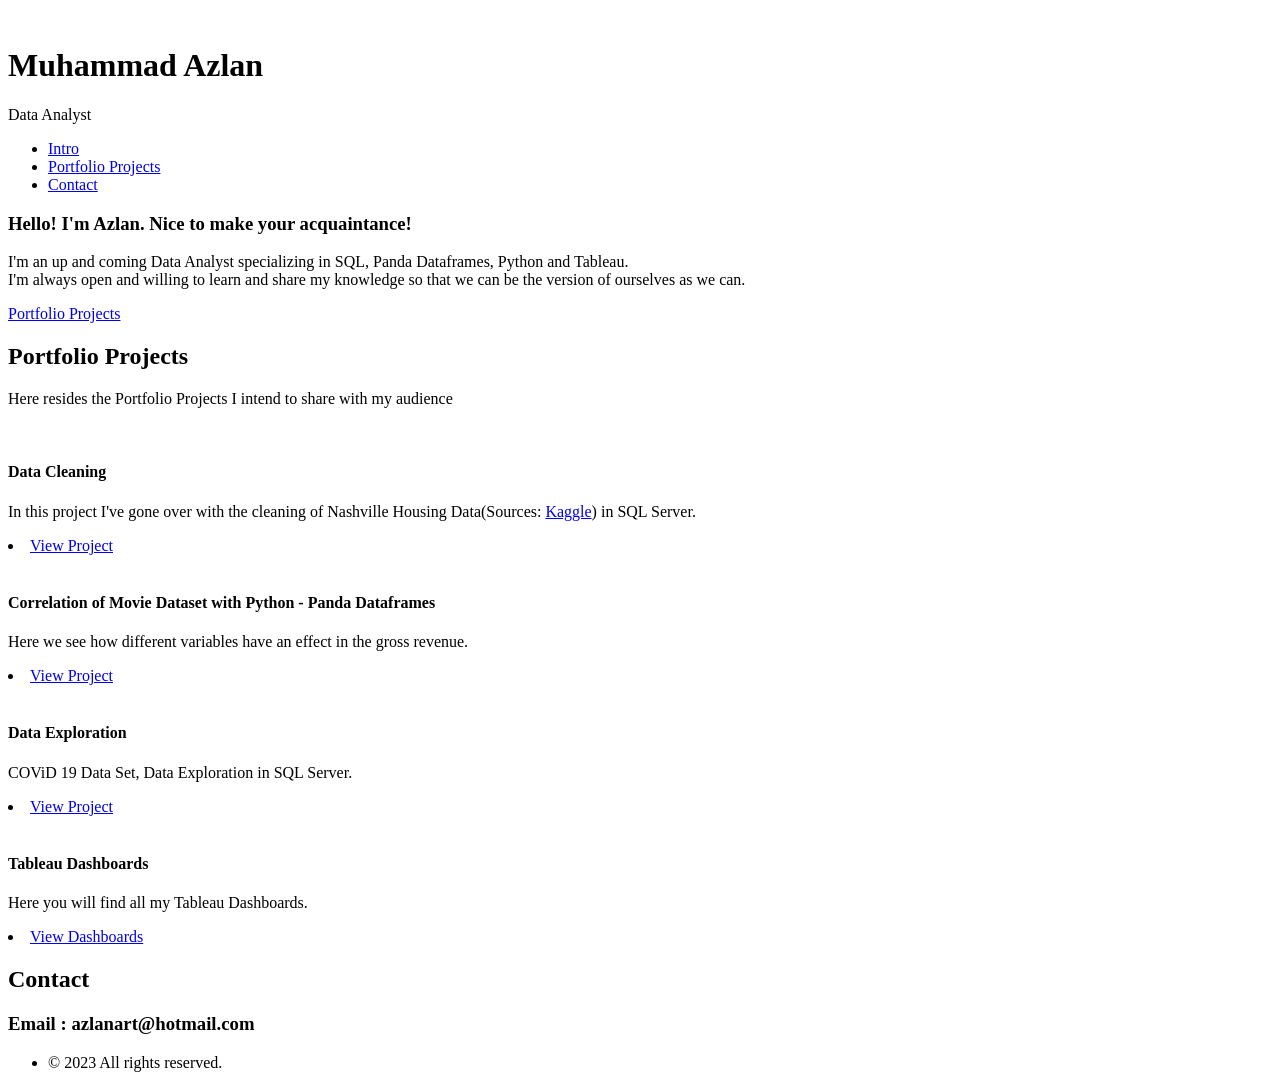
==== index.html @ 87a3744e "Update index.html updated the github.io link" ====
<!DOCTYPE HTML>
<!--
	Prologue by HTML5 UP
	html5up.net | @ajlkn
	Free for personal and commercial use under the CCA 3.0 license (html5up.net/license)
-->
<html>
	<head>
		<title>Md. Azlan</title>
		<meta charset="utf-8" />
		<meta name="viewport" content="width=device-width, initial-scale=1, user-scalable=no" />
		<link rel="stylesheet" href="assets/css/main.css" />
	</head>
	<body class="is-preload">

		<!-- Header -->
			<div id="header">

				<div class="top">

					<!-- Logo -->
						<div id="logo">
							<span class="image avatar48"><img src="images/profile picture.jpg" alt="" /></span>
							<h1 id="title">Muhammad Azlan</h1>
							<p>Data Analyst</p>
						</div>

					<!-- Nav -->
						<nav id="nav">
							<ul>
								<li><a href="#top" id="top-link"><span class="icon solid fa-home">Intro</span></a></li>
								<li><a href="#portfolio" id="portfolio-link"><span class="icon solid fa-th">Portfolio Projects</span></a></li>
								<!--li><a href="#about" id="about-link"><span class="icon solid fa-user">About Me</span></a></li-->
								<li><a href="#contact" id="contact-link"><span class="icon solid fa-envelope">Contact</span></a></li>
							</ul>
						</nav>

				</div>

				<div class="bottom">

					<!-- Social Icons 
						<ul class="icons">
							<li><a href="#" class="icon brands fa-twitter"><span class="label">Twitter</span></a></li>
							<li><a href="#" class="icon brands fa-facebook-f"><span class="label">Facebook</span></a></li>
							<li><a href="#" class="icon brands fa-github"><span class="label">Github</span></a></li>
							<li><a href="#" class="icon brands fa-discord"><span class="label">Dribbble</span></a></li>
							<li><a href="#" class="icon solid fa-envelope"><span class="label">Email</span></a></li>
						</ul>
					-->
				</div>

			</div>

		<!-- Main -->
			<div id="main">

				<!-- Intro -->
					<section id="top" class="one dark cover">
						<div class="container">

							<header>
								<h3 class="alt">Hello! I'm Azlan. Nice to make your acquaintance!</h3>
								<p>I'm an up and coming Data Analyst specializing in SQL, Panda Dataframes, Python and Tableau. <br/>
								I'm always open and willing to learn and share my knowledge so that we can be the version of ourselves as we can.</p>
							</header>

							<footer>
								<a href="#portfolio" class="button scrolly">Portfolio Projects</a>
							</footer>

						</div>
					</section>

				<!-- Portfolio -->
					<section id="portfolio" class="two">
						<div class="container">

							<header>
								<h2>Portfolio Projects</h2>
							</header>

							<p>Here resides the Portfolio Projects I intend to share with my audience</p>
							<div class="row">
								
								<div class="col-6 col-12-mobile">
									<article class="post featured">
										<a class="image main"><img src="images/Housing.jfif" alt="" /></a>
										<header>
											<h4>Data Cleaning</h4>
										</header>
										<p>In this project I've gone over with the cleaning of Nashville Housing Data(Sources: <a href="https://www.kaggle.com/datasets/tmthyjames/nashville-housing-data">Kaggle</a>) in SQL Server.</p>
										<li><a href="https://github.com/azlanm10/Portfoliio_Projects/blob/main/NashvilleHousing_Data_Cleaning.sql" class="button">View Project</a></li>
									</article>
									<article class="post featured">
										<a class="image main"><img src="images/Movie.jpg" alt="" /></a>
										<header>
											<h4>Correlation of Movie Dataset with Python - Panda Dataframes</h4>
										</header>
										<p>Here we see how different variables have an effect in the gross revenue.</p>
										<li><a href="https://github.com/azlanm10/Portfoliio_Projects/blob/main/Correlation%20Project%20-%20Movie.ipynb" class="button">View Project</a></li>
									</article>
								</div>

								<div class="col-6 col-12-mobile">
									<article class="post featured">
										<a class="image main"><img src="images/Covid-19.png" alt="" /></a>
										<header>
											<h4>Data Exploration</h4>
										</header>
										<p>COViD 19 Data Set, Data Exploration in SQL Server.</p>
										<li><a href="https://github.com/azlanm10/Portfoliio_Projects/blob/main/COVID_Data_Exploration.sql" class="button">View Project</a></li>
									</article>
									<article class="post featured">
										<a class="image main"><img src="images/Tableau.webp" alt="" /></a>
										<header>
											<h4>Tableau Dashboards</h4>
										</header>
										<p>Here you will find all my Tableau Dashboards.</p>
										<li><a href="https://public.tableau.com/app/profile/muhammad.azlan" class="button">View Dashboards</a></li>
									</article>
								</div>
							</div>
						</div>
					</section>

				<!-- About Me 
					<section id="about" class="three">
						<div class="container">

							<header>
								<h2>About Me</h2>
							</header>

							<a href="#" class="image featured"><img src="images/pic08.jpg" alt="" /></a>

							<p>a.</p>

						</div>
					</section>
				-->
				<!-- Contact -->
					<section id="contact" class="four">
						<div class="container">

							<header>
								<h2>Contact</h2>
							</header>

								<div class="row">
									<div class="col-6 col-12-mobile"><h3>Email : azlanart@hotmail.com</h3></div>
								</div>

						</div>
					</section>
				
			</div>

		<!-- Footer -->
			<div id="footer">

				<!-- Copyright -->
					<ul class="copyright">
						<li>&copy; 2023 All rights reserved.</li>
					</ul>

			</div>

		<!-- Scripts -->
			<script src="assets/js/jquery.min.js"></script>
			<script src="assets/js/jquery.scrolly.min.js"></script>
			<script src="assets/js/jquery.scrollex.min.js"></script>
			<script src="assets/js/browser.min.js"></script>
			<script src="assets/js/breakpoints.min.js"></script>
			<script src="assets/js/util.js"></script>
			<script src="assets/js/main.js"></script>

	</body>
</html>
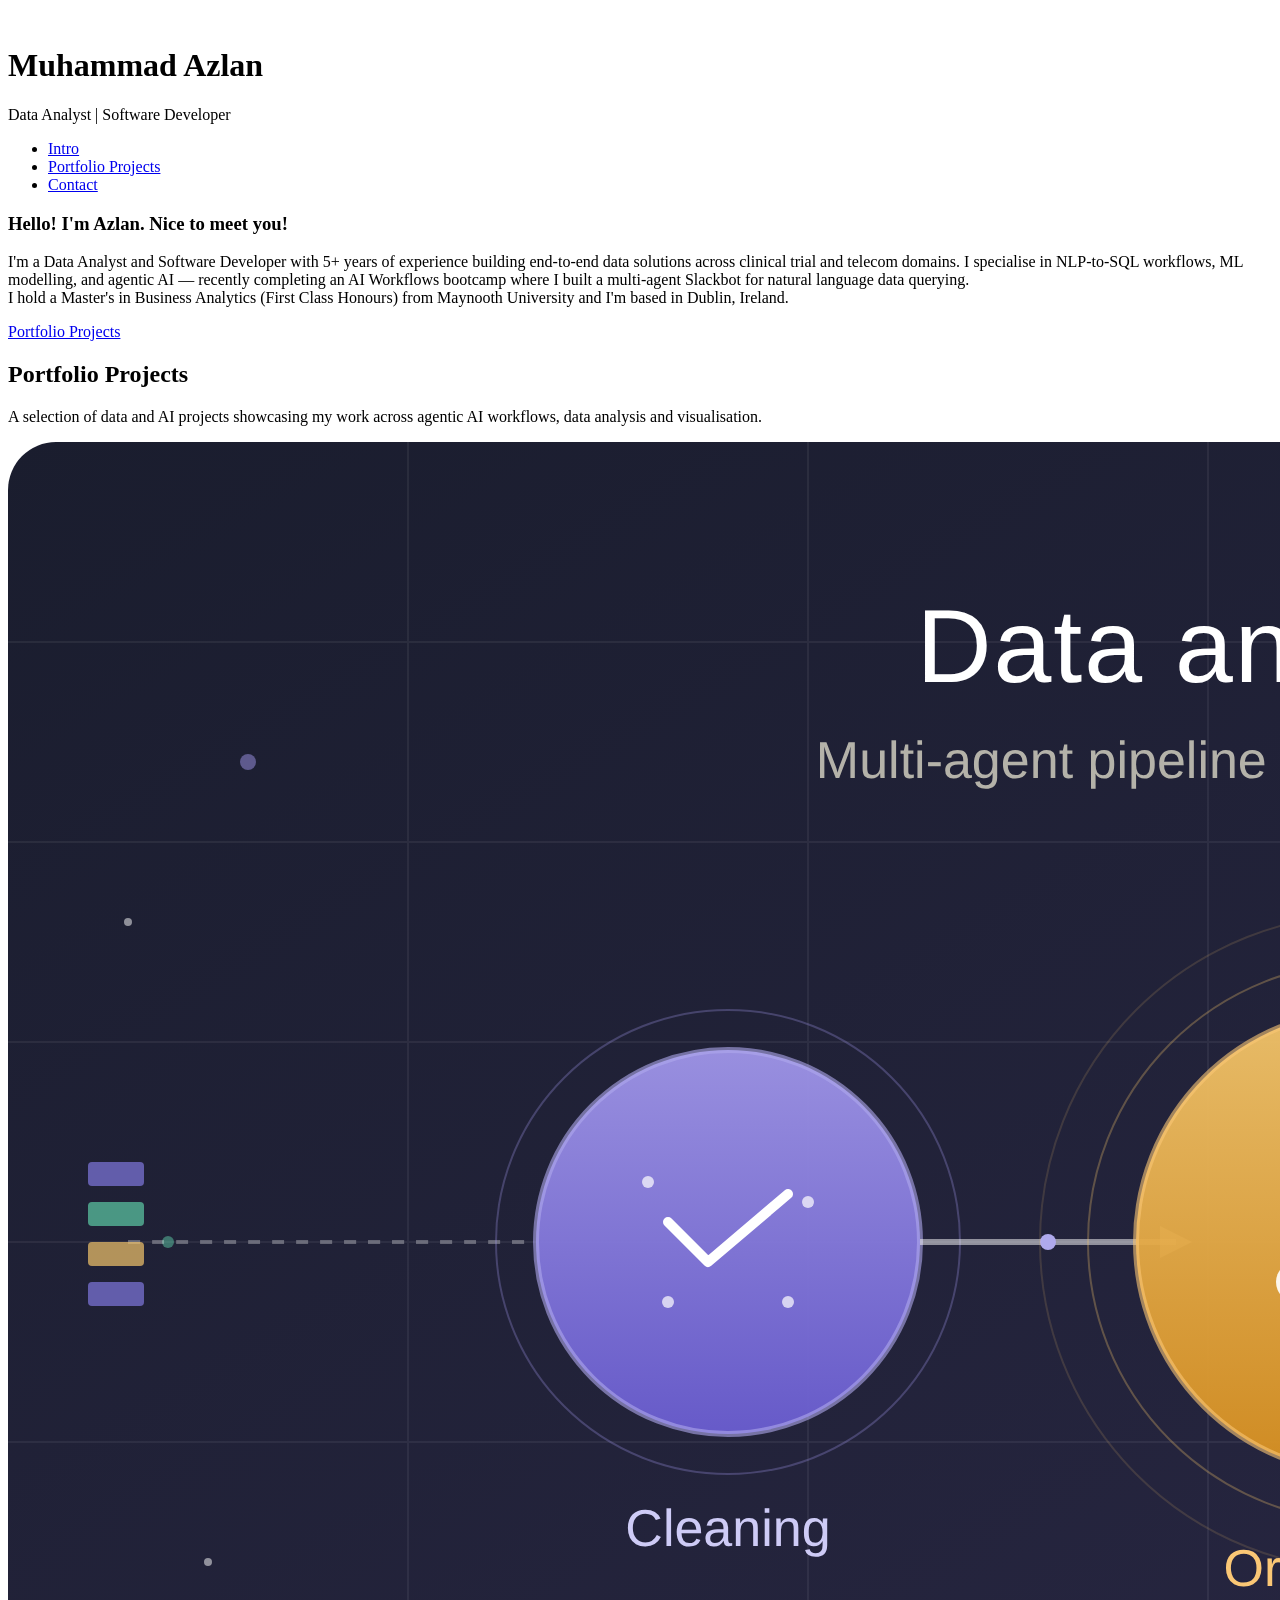
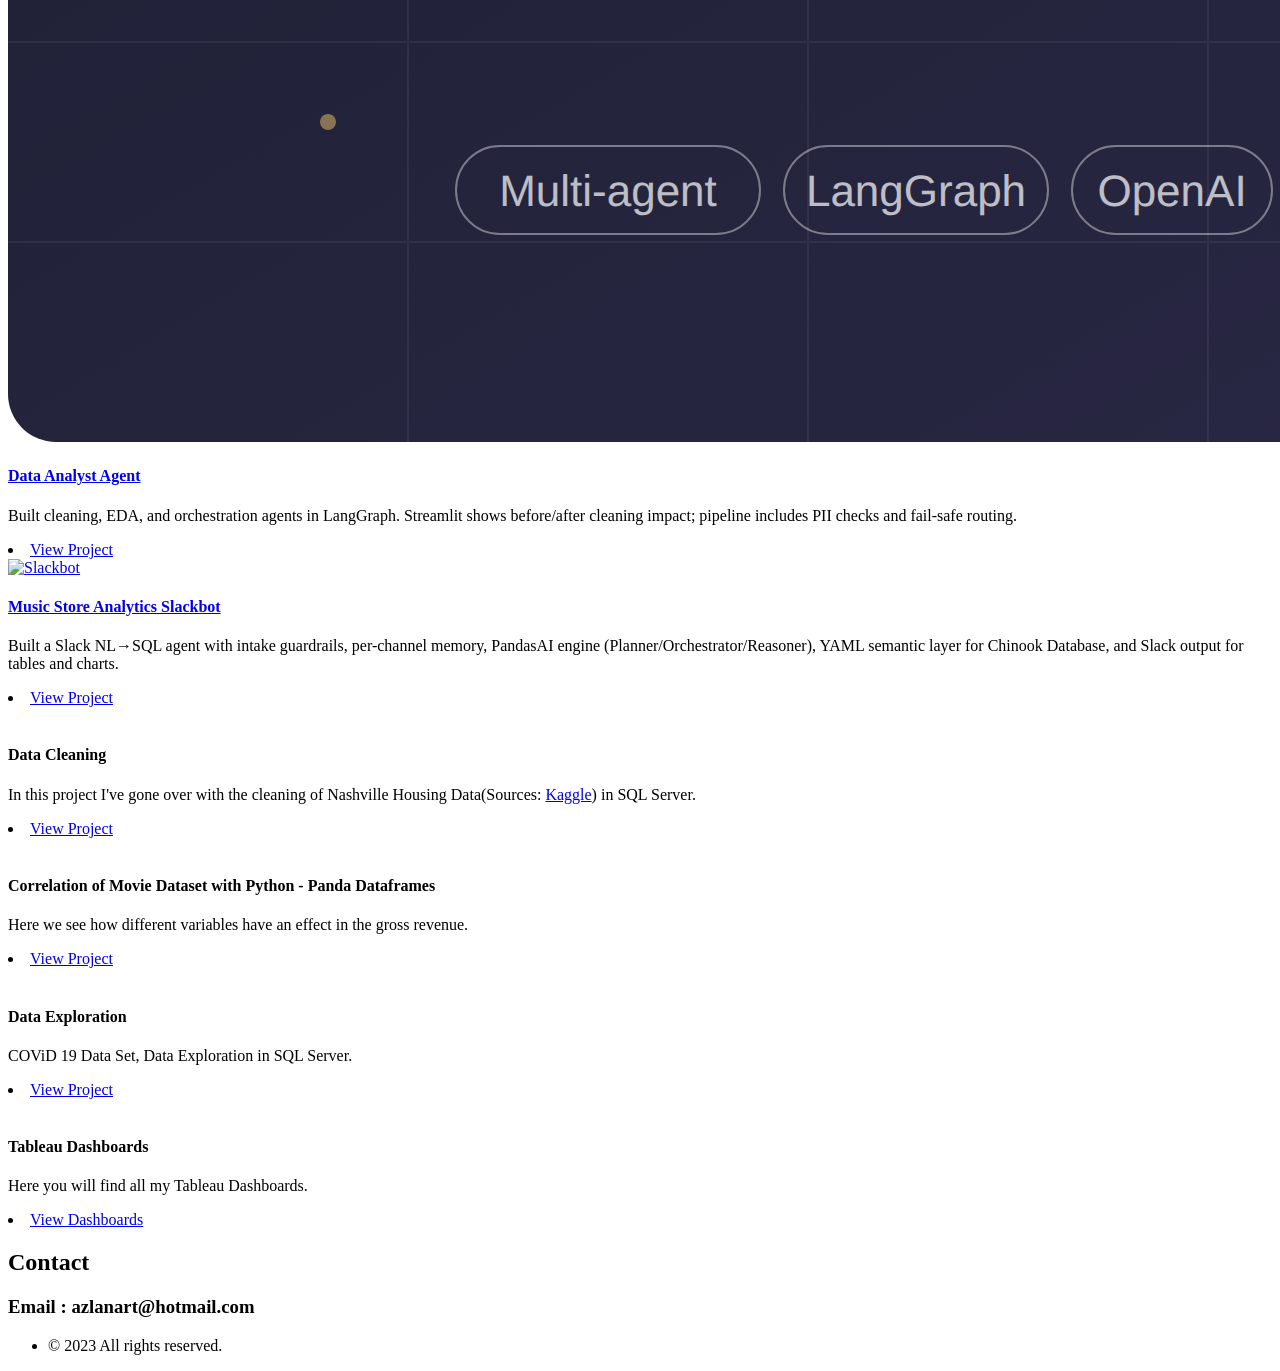
==== commit bce5e7bc: "Updating Portfolio" ====
--- a/index.html
+++ b/index.html
@@ -10,6 +10,7 @@
 		<meta charset="utf-8" />
 		<meta name="viewport" content="width=device-width, initial-scale=1, user-scalable=no" />
 		<link rel="stylesheet" href="assets/css/main.css" />
+		<link rel="stylesheet" href="assets/css/project.css" />
 	</head>
 	<body class="is-preload">
 
@@ -22,7 +23,7 @@
 						<div id="logo">
 							<span class="image avatar48"><img src="images/profile picture.jpg" alt="" /></span>
 							<h1 id="title">Muhammad Azlan</h1>
-							<p>Data Analyst</p>
+							<p>Data Analyst | Software Developer</p>
 						</div>
 
 					<!-- Nav -->
@@ -60,9 +61,9 @@
 						<div class="container">
 
 							<header>
-								<h3 class="alt">Hello! I'm Azlan. Nice to make your acquaintance!</h3>
-								<p>I'm an up and coming Data Analyst specializing in SQL, Panda Dataframes, Python and Tableau. <br/>
-								I'm always open and willing to learn and share my knowledge so that we can be the version of ourselves as we can.</p>
+								<h3 class="alt">Hello! I'm Azlan. Nice to meet you!</h3>
+								<p>I'm a Data Analyst and Software Developer with 5+ years of experience building end-to-end data solutions across clinical trial and telecom domains. I specialise in NLP-to-SQL workflows, ML modelling, and agentic AI — recently completing an AI Workflows bootcamp where I built a multi-agent Slackbot for natural language data querying.<br/>
+								I hold a Master's in Business Analytics (First Class Honours) from Maynooth University and I'm based in Dublin, Ireland.</p>
 							</header>
 
 							<footer>
@@ -78,10 +79,30 @@
 
 							<header>
 								<h2>Portfolio Projects</h2>
-							</header>
-
-							<p>Here resides the Portfolio Projects I intend to share with my audience</p>
+								<p>A selection of data and AI projects showcasing my work across agentic AI workflows, data analysis and visualisation.</p>
+							</header>
 							<div class="row">
+
+								<div class="col-12">
+									<article class="post featured">
+										<a href="data-analyst-agent.html" class="image featured"><img src="images/data_analyst_agent_cover.png" alt="Data Analyst Agent" /></a>
+										<header>
+											<h4><a href="data-analyst-agent.html">Data Analyst Agent</a></h4>
+										</header>
+										<p>Built cleaning, EDA, and orchestration agents in LangGraph. Streamlit shows before/after cleaning impact; pipeline includes PII checks and fail-safe routing.</p>
+										<li><a href="data-analyst-agent.html" class="button">View Project</a></li>
+									</article>
+								</div>
+								<div class="col-12">
+									<article class="post featured">
+										<a href="slackbot.html" class="image featured"><img src="images/slackbot_cover.png" alt="Slackbot" /></a>
+										<header>
+											<h4><a href="slackbot.html">Music Store Analytics Slackbot</a></h4>
+										</header>
+										<p>Built a Slack NL→SQL agent with intake guardrails, per-channel memory, PandasAI engine (Planner/Orchestrator/Reasoner), YAML semantic layer for Chinook Database, and Slack output for tables and charts.</p>
+										<li><a href="slackbot.html" class="button">View Project</a></li>
+									</article>
+								</div>
 								
 								<div class="col-6 col-12-mobile">
 									<article class="post featured">
--- a/assets/css/project.css
+++ b/assets/css/project.css
@@ -0,0 +1,237 @@
+/* Placeholder until project image is added (remove span when using img) */
+.image-placeholder {
+	display: flex;
+	align-items: center;
+	justify-content: center;
+	width: 100%;
+	min-height: 220px;
+	background: #2e3842;
+	color: #a8b5c4;
+	font-size: 1em;
+	font-weight: 600;
+	letter-spacing: 0.02em;
+	border: 2px dashed #6cc644;
+	border-radius: 4px;
+	box-sizing: border-box;
+}
+
+.project-graph {
+    margin: 2em auto;
+    text-align: center;
+    max-width: 400px;
+}
+.project-graph img {
+    max-width: 100%;
+    height: auto;
+}
+.project-graph figcaption {
+    font-size: 0.9em;
+    color: #888;
+    margin-top: 0.5em;
+    font-style: italic;
+}
+
+.project-detail .project-hero-image .image-placeholder {
+	min-height: 280px;
+}
+
+/* Project detail pages */
+body.project-page {
+	background: #fff;
+}
+
+body.project-page #main {
+	margin-left: 0;
+	width: 100%;
+}
+
+.project-detail {
+	max-width: 52em;
+	margin: 0 auto;
+	padding: 3em 2em 4em;
+}
+
+.project-detail .back-link {
+	display: inline-block;
+	margin-bottom: 2em;
+	font-size: 0.95em;
+}
+
+.project-detail .project-hero-image {
+	margin: 0 0 2em 0;
+	border-radius: 4px;
+	overflow: hidden;
+}
+
+.project-detail .project-hero-image img {
+	width: 100%;
+	display: block;
+}
+
+.project-detail h1 {
+	font-size: 2.25em;
+	line-height: 1.2;
+	margin: 0 0 0.35em 0;
+	letter-spacing: -1px;
+}
+
+.project-detail .project-tagline {
+	font-size: 1.35em;
+	color: #555;
+	line-height: 1.5;
+	margin: 0 0 1.25em 0;
+}
+
+.project-detail .project-lead {
+	font-size: 1.1em;
+	line-height: 1.65;
+	color: #444;
+	margin: 0 0 2.5em 0;
+}
+
+.project-detail h2 {
+	font-size: 1.5em;
+	margin: 2em 0 0.75em 0;
+	padding-bottom: 0.35em;
+	border-bottom: 1px solid #e8e8e8;
+}
+
+.project-detail p {
+	font-size: 1.05em;
+	line-height: 1.7;
+	margin: 0 0 1em 0;
+}
+
+.project-detail ul {
+	margin: 0 0 1.5em 0;
+	padding-left: 1.5em;
+}
+
+.project-detail ul li {
+	font-size: 1.05em;
+	line-height: 1.65;
+	margin-bottom: 0.5em;
+}
+
+.project-detail ol.project-numbered-list {
+	margin: 0 0 1.5em 0;
+	padding-left: 1.75em;
+	list-style-type: decimal;
+}
+
+.project-detail ol.project-numbered-list > li {
+	font-size: 1.05em;
+	line-height: 1.65;
+	margin-bottom: 1.75em;
+	padding-left: 0.25em;
+}
+
+.project-detail ol.project-numbered-list > li > strong {
+	display: block;
+	font-size: 1.12em;
+	margin-bottom: 0.5em;
+}
+
+.project-detail ol.project-numbered-list ul {
+	margin: 0.35em 0 0 0;
+	padding-left: 1.5em;
+	list-style-type: disc;
+}
+
+.project-detail ol.project-numbered-list ul li {
+	font-size: 1em;
+	line-height: 1.65;
+	margin-bottom: 0.45em;
+}
+
+.project-detail ol.project-numbered-list ul ul {
+	margin-top: 0.35em;
+	padding-left: 1.35em;
+	list-style-type: circle;
+}
+
+.project-detail ol.project-numbered-list ul ul li {
+	font-size: 0.97em;
+	line-height: 1.6;
+	margin-bottom: 0.35em;
+}
+
+.project-detail .project-pipeline {
+	font-size: 1.08em;
+	line-height: 1.65;
+	margin: 0.5em 0 0 0;
+	padding: 1em 1.15em;
+	background: #f5f7f9;
+	border-left: 3px solid #6cc644;
+	border-radius: 0 4px 4px 0;
+}
+
+.project-eda-details {
+    margin: 1.5em 0;
+    border: 1px solid #e1e4e8;
+    border-radius: 6px;
+    overflow: hidden;
+}
+
+.project-eda-details summary {
+    padding: 0.75em 1em;
+    background: #f6f8fa;
+    cursor: pointer;
+    font-weight: 600;
+    user-select: none;
+}
+
+.project-eda-details summary:hover {
+    background: #eaeef2;
+}
+
+.project-eda-details[open] summary {
+    border-bottom: 1px solid #e1e4e8;
+}
+
+.project-eda-output {
+    background: #f6f8fa;
+    padding: 1.5em;
+    font-family: 'SF Mono', Menlo, Consolas, monospace;
+    font-size: 0.85em;
+    line-height: 1.5;
+    color: #24292e;
+    overflow-x: auto;
+    margin: 0;
+    white-space: pre-wrap;
+}
+
+@media screen and (max-width: 736px) {
+	.project-detail {
+		padding: 2em 1.25em 3em;
+	}
+
+	.project-detail h1 {
+		font-size: 1.75em;
+	}
+
+	.project-detail .project-tagline {
+		font-size: 1.15em;
+	}
+
+	.project-detail .project-lead,
+	.project-detail p,
+	.project-detail ul li,
+	.project-detail ol.project-numbered-list > li,
+	.project-detail ol.project-numbered-list ul li,
+	.project-detail ol.project-numbered-list ul ul li {
+		font-size: 1em;
+	}
+
+	.project-detail ol.project-numbered-list > li > strong {
+		font-size: 1.05em;
+	}
+
+	.project-detail .project-pipeline {
+		font-size: 1em;
+	}
+
+	.project-detail h2 {
+		font-size: 1.25em;
+	}
+}
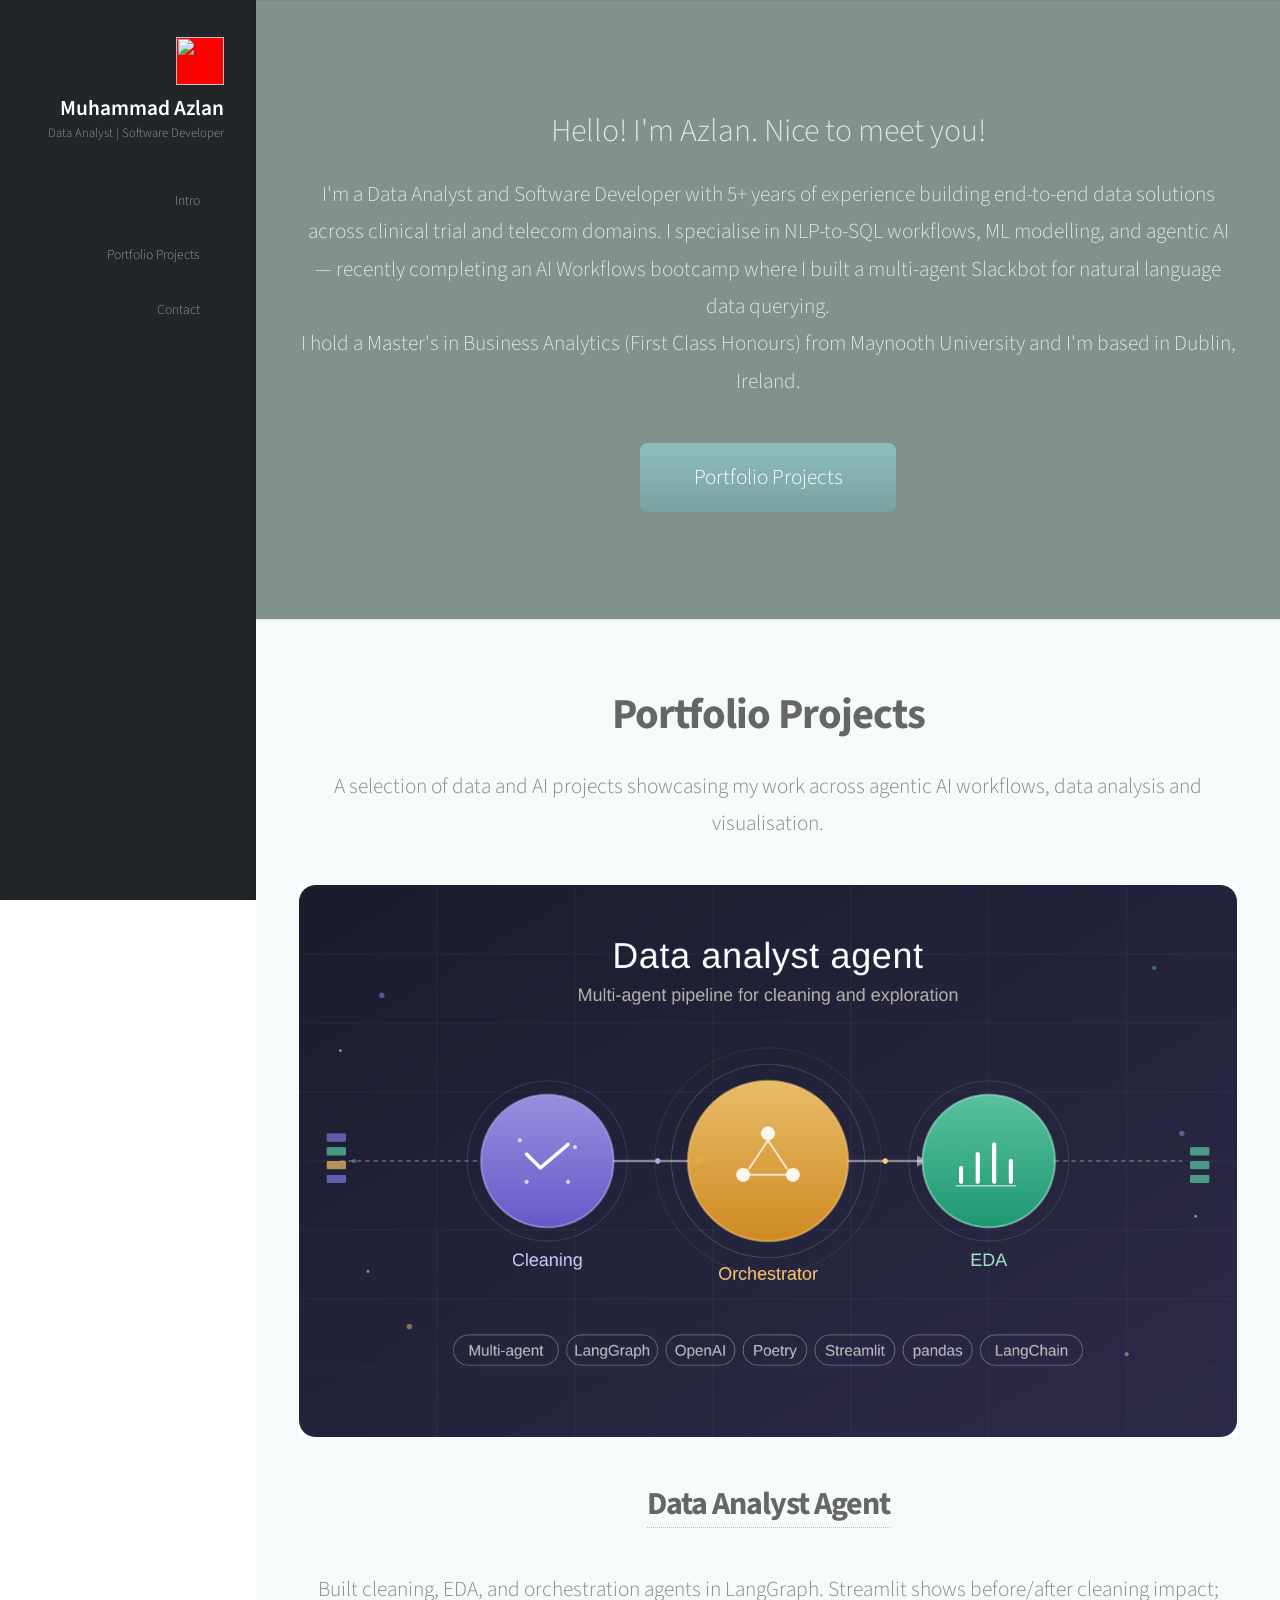
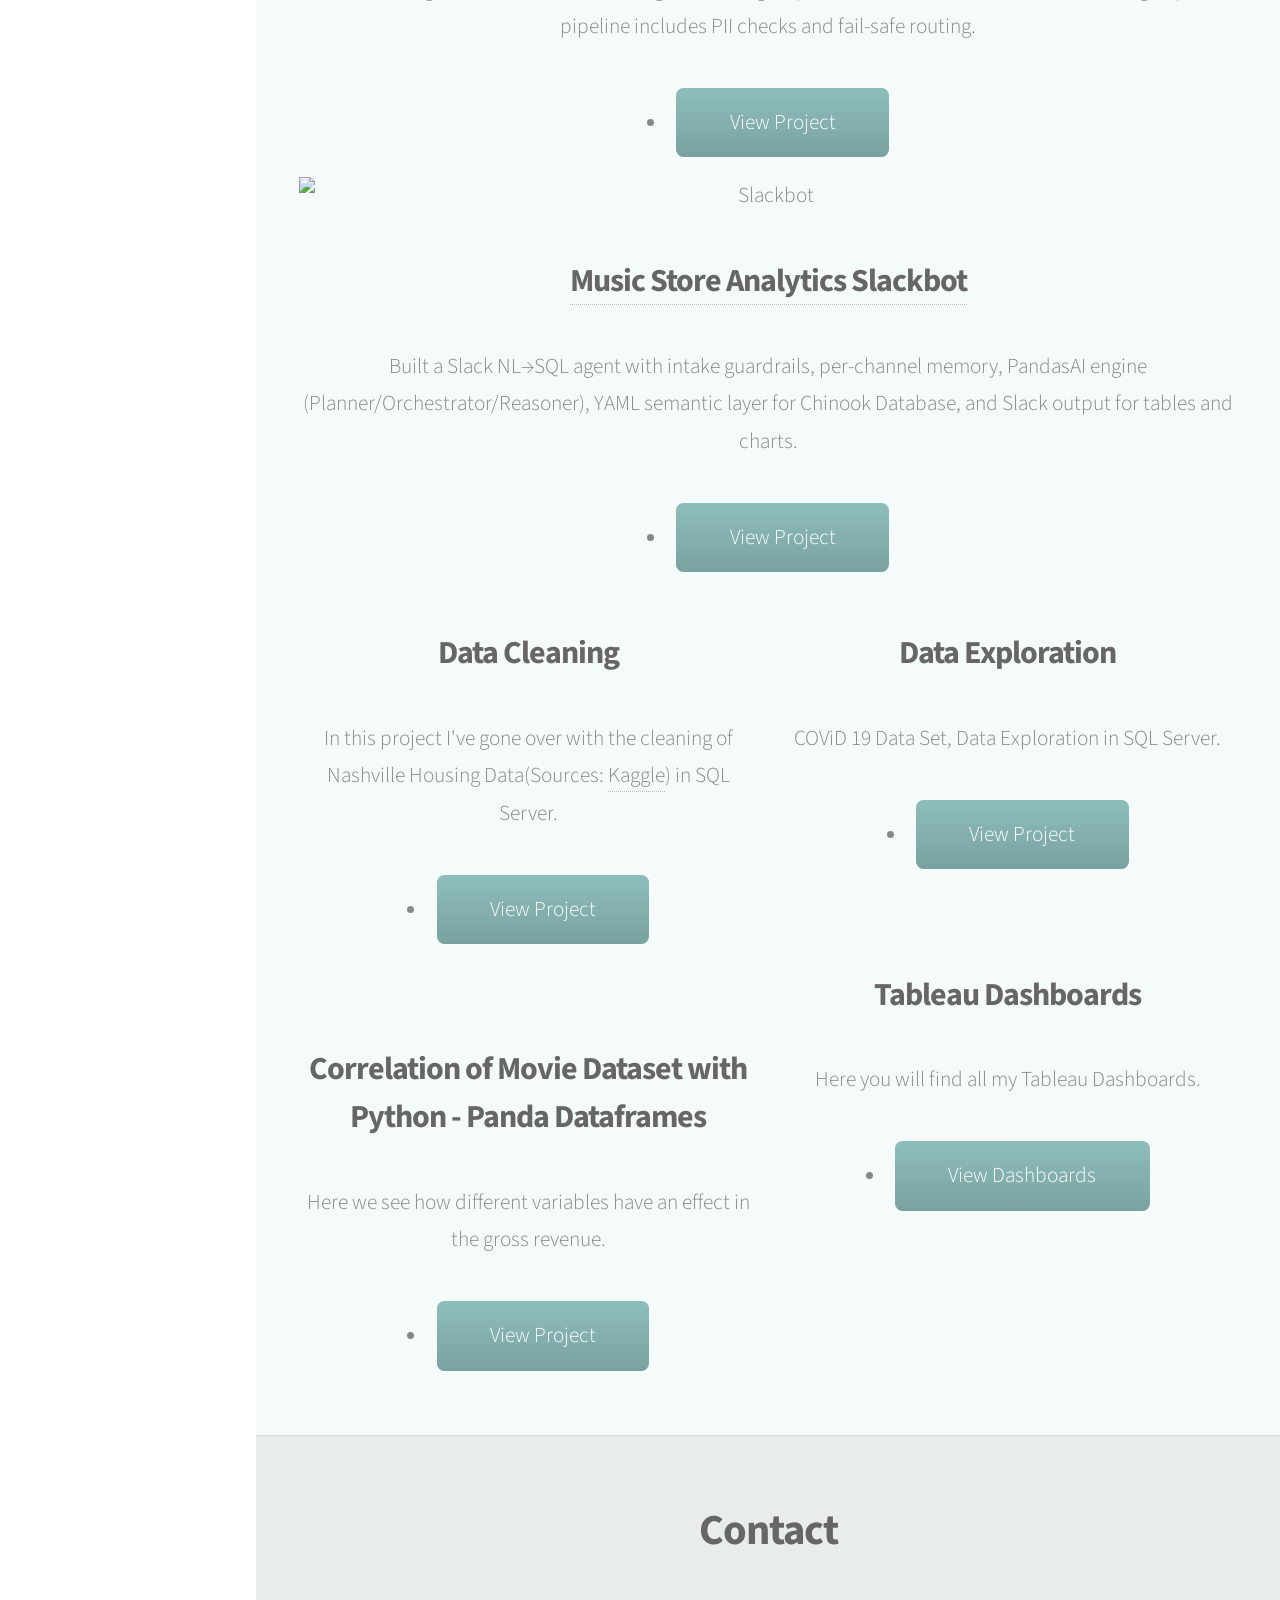
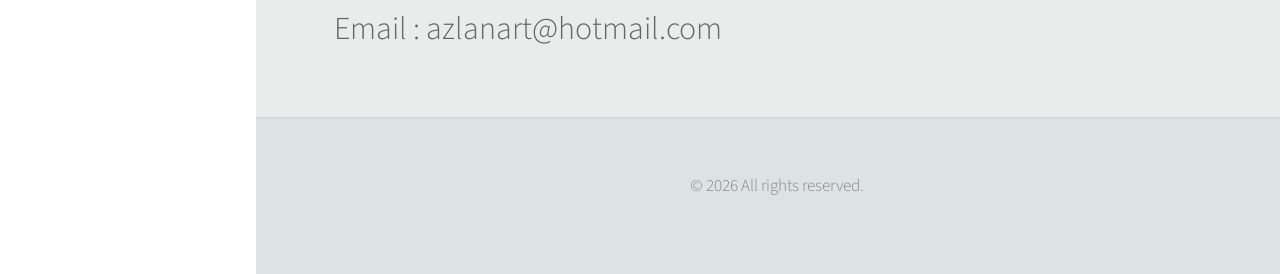
==== commit e62a16d2: "updated html" ====
--- a/index.html
+++ b/index.html
@@ -182,7 +182,7 @@
 
 				<!-- Copyright -->
 					<ul class="copyright">
-						<li>&copy; 2023 All rights reserved.</li>
+						<li>&copy; 2026 All rights reserved.</li>
 					</ul>
 
 			</div>
--- a/assets/css/main.css
+++ b/assets/css/main.css
@@ -0,0 +1,2648 @@
+@import url("fontawesome-all.min.css");
+@import url("https://fonts.googleapis.com/css?family=Source+Sans+Pro:300,300italic,400,600,700");
+
+/*
+	Prologue by HTML5 UP
+	html5up.net | @ajlkn
+	Free for personal and commercial use under the CCA 3.0 license (html5up.net/license)
+*/
+
+html, body, div, span, applet, object,
+iframe, h1, h2, h3, h4, h5, h6, p, blockquote,
+pre, a, abbr, acronym, address, big, cite,
+code, del, dfn, em, img, ins, kbd, q, s, samp,
+small, strike, strong, sub, sup, tt, var, b,
+u, i, center, dl, dt, dd, ol, ul, li, fieldset,
+form, label, legend, table, caption, tbody,
+tfoot, thead, tr, th, td, article, aside,
+canvas, details, embed, figure, figcaption,
+footer, header, hgroup, menu, nav, output, ruby,
+section, summary, time, mark, audio, video {
+	margin: 0;
+	padding: 0;
+	border: 0;
+	font-size: 100%;
+	font: inherit;
+	vertical-align: baseline;}
+
+article, aside, details, figcaption, figure,
+footer, header, hgroup, menu, nav, section {
+	display: block;}
+
+body {
+	line-height: 1;
+}
+
+ol, ul {
+	list-style: none;
+}
+
+blockquote, q {
+	quotes: none;
+}
+
+	blockquote:before, blockquote:after, q:before, q:after {
+		content: '';
+		content: none;
+	}
+
+table {
+	border-collapse: collapse;
+	border-spacing: 0;
+}
+
+body {
+	-webkit-text-size-adjust: none;
+}
+
+mark {
+	background-color: transparent;
+	color: inherit;
+}
+
+input::-moz-focus-inner {
+	border: 0;
+	padding: 0;
+}
+
+input, select, textarea {
+	-moz-appearance: none;
+	-webkit-appearance: none;
+	-ms-appearance: none;
+	appearance: none;
+}
+
+/* Basic */
+
+	html {
+		box-sizing: border-box;
+	}
+
+	*, *:before, *:after {
+		box-sizing: inherit;
+	}
+
+	body {
+		background: #fff;
+		font-family: 'Source Sans Pro', sans-serif;
+		font-size: 19pt;
+		font-weight: 300;
+		line-height: 1.75em;
+		color: #888;
+	}
+
+		body.is-preload *, body.is-preload *:before, body.is-preload *:after {
+			-moz-animation: none !important;
+			-webkit-animation: none !important;
+			-ms-animation: none !important;
+			animation: none !important;
+			-moz-transition: none !important;
+			-webkit-transition: none !important;
+			-ms-transition: none !important;
+			transition: none !important;
+		}
+
+	input, textarea, select {
+		font-family: 'Source Sans Pro', sans-serif;
+		font-size: 19pt;
+		font-weight: 300;
+		line-height: 1.75em;
+		color: #888;
+	}
+
+	h1, h2, h3, h4, h5, h6 {
+		font-weight: 300;
+		color: #666;
+		line-height: 1.5em;
+	}
+
+	h1 a, h2 a, h3 a, h4 a, h5 a, h6 a {
+		color: inherit;
+		text-decoration: none;
+	}
+
+		h1 a strong, h2 a strong, h3 a strong, h4 a strong, h5 a strong, h6 a strong {
+			color: #333;
+		}
+
+	h2 {
+		font-size: 2em;
+		font-weight: bold;
+		letter-spacing: -1px;
+	}
+
+		h2.alt {
+			color: #888;
+		}
+
+			h2.alt strong {
+				color: #666;
+			}
+	
+	h4 {
+		font-size: 1.5em;
+		font-weight: bold;
+		letter-spacing: -1px;
+	}
+		
+		h2.alt {
+			color: #221717;
+		}
+
+			h4.alt strong {
+				color: #1f1616;
+			}
+
+	h3 {
+		font-size: 1.5em;
+	}
+
+	header {
+		margin: 0 0 2em 0;
+	}
+
+		header > p {
+			margin: 1em 0 0 0;
+		}
+
+	footer {
+		margin: 2em 0 0 0;
+	}
+
+	strong, b {
+		font-weight: 300;
+		color: #666;
+	}
+
+	em, i {
+		font-style: italic;
+	}
+
+	a {
+		text-decoration: none;
+		color: inherit;
+		border-bottom: dotted 1px rgba(128, 128, 128, 0.5);
+		-moz-transition: color 0.35s ease-in-out, border-bottom-color 0.35s ease-in-out;
+		-webkit-transition: color 0.35s ease-in-out, border-bottom-color 0.35s ease-in-out;
+		-ms-transition: color 0.35s ease-in-out, border-bottom-color 0.35s ease-in-out;
+		transition: color 0.35s ease-in-out, border-bottom-color 0.35s ease-in-out;
+		outline: 0;
+	}
+
+		a:hover {
+			color: #E27689;
+			border-bottom-color: rgba(255, 255, 255, 0);
+		}
+
+	sub {
+		position: relative;
+		top: 0.5em;
+		font-size: 0.8em;
+	}
+
+	sup {
+		position: relative;
+		top: -0.5em;
+		font-size: 0.8em;
+	}
+
+	hr {
+		border: 0;
+		border-top: solid 1px #ddd;
+	}
+
+	blockquote {
+		border-left: solid 0.5em #ddd;
+		padding: 1em 0 1em 2em;
+		font-style: italic;
+	}
+
+	p, ul, ol, dl, table {
+		margin-bottom: 2em;
+	}
+
+	br.clear {
+		clear: both;
+	}
+
+/* Container */
+
+	.container {
+		margin: 0 auto;
+		max-width: 100%;
+		width: 1400px;
+	}
+
+		@media screen and (min-width: 961px) and (max-width: 1880px) {
+
+			.container {
+				width: 1200px;
+			}
+
+		}
+
+		@media screen and (min-width: 961px) and (max-width: 1620px) {
+
+			.container {
+				width: 960px;
+			}
+
+		}
+
+		@media screen and (min-width: 961px) and (max-width: 1320px) {
+
+			.container {
+				width: 100%;
+			}
+
+		}
+
+		@media screen and (max-width: 960px) {
+
+			.container {
+				width: 100%;
+			}
+
+		}
+
+		@media screen and (max-width: 736px) {
+
+			.container {
+				width: 100%;
+			}
+
+		}
+
+/* Row */
+
+	.row {
+		display: flex;
+		flex-wrap: wrap;
+		box-sizing: border-box;
+		align-items: stretch;
+	}
+
+		.row > * {
+			box-sizing: border-box;
+		}
+
+		.row.gtr-uniform > * > :last-child {
+			margin-bottom: 0;
+		}
+
+		.row.aln-left {
+			justify-content: flex-start;
+		}
+
+		.row.aln-center {
+			justify-content: center;
+		}
+
+		.row.aln-right {
+			justify-content: flex-end;
+		}
+
+		.row.aln-top {
+			align-items: flex-start;
+		}
+
+		.row.aln-middle {
+			align-items: center;
+		}
+
+		.row.aln-bottom {
+			align-items: flex-end;
+		}
+
+		.row > .imp {
+			order: -1;
+		}
+
+		.row > .col-1 {
+			width: 8.33333%;
+		}
+
+		.row > .off-1 {
+			margin-left: 8.33333%;
+		}
+
+		.row > .col-2 {
+			width: 16.66667%;
+		}
+
+		.row > .off-2 {
+			margin-left: 16.66667%;
+		}
+
+		.row > .col-3 {
+			width: 25%;
+		}
+
+		.row > .off-3 {
+			margin-left: 25%;
+		}
+
+		.row > .col-4 {
+			width: 33.33333%;
+		}
+
+		.row > .off-4 {
+			margin-left: 33.33333%;
+		}
+
+		.row > .col-5 {
+			width: 41.66667%;
+		}
+
+		.row > .off-5 {
+			margin-left: 41.66667%;
+		}
+
+		.row > .col-6 {
+			width: 50%;
+		}
+
+		.row > .off-6 {
+			margin-left: 50%;
+		}
+
+		.row > .col-7 {
+			width: 58.33333%;
+		}
+
+		.row > .off-7 {
+			margin-left: 58.33333%;
+		}
+
+		.row > .col-8 {
+			width: 66.66667%;
+		}
+
+		.row > .off-8 {
+			margin-left: 66.66667%;
+		}
+
+		.row > .col-9 {
+			width: 75%;
+		}
+
+		.row > .off-9 {
+			margin-left: 75%;
+		}
+
+		.row > .col-10 {
+			width: 83.33333%;
+		}
+
+		.row > .off-10 {
+			margin-left: 83.33333%;
+		}
+
+		.row > .col-11 {
+			width: 91.66667%;
+		}
+
+		.row > .off-11 {
+			margin-left: 91.66667%;
+		}
+
+		.row > .col-12 {
+			width: 100%;
+		}
+
+		.row > .off-12 {
+			margin-left: 100%;
+		}
+
+		.row.gtr-0 {
+			margin-top: 0px;
+			margin-left: 0px;
+		}
+
+			.row.gtr-0 > * {
+				padding: 0px 0 0 0px;
+			}
+
+			.row.gtr-0.gtr-uniform {
+				margin-top: 0px;
+			}
+
+				.row.gtr-0.gtr-uniform > * {
+					padding-top: 0px;
+				}
+
+		.row.gtr-25 {
+			margin-top: -10px;
+			margin-left: -10px;
+		}
+
+			.row.gtr-25 > * {
+				padding: 10px 0 0 10px;
+			}
+
+			.row.gtr-25.gtr-uniform {
+				margin-top: -10px;
+			}
+
+				.row.gtr-25.gtr-uniform > * {
+					padding-top: 10px;
+				}
+
+		.row.gtr-50 {
+			margin-top: -20px;
+			margin-left: -20px;
+		}
+
+			.row.gtr-50 > * {
+				padding: 20px 0 0 20px;
+			}
+
+			.row.gtr-50.gtr-uniform {
+				margin-top: -20px;
+			}
+
+				.row.gtr-50.gtr-uniform > * {
+					padding-top: 20px;
+				}
+
+		.row {
+			margin-top: -40px;
+			margin-left: -40px;
+		}
+
+			.row > * {
+				padding: 40px 0 0 40px;
+			}
+
+			.row.gtr-uniform {
+				margin-top: -40px;
+			}
+
+				.row.gtr-uniform > * {
+					padding-top: 40px;
+				}
+
+		.row.gtr-150 {
+			margin-top: -60px;
+			margin-left: -60px;
+		}
+
+			.row.gtr-150 > * {
+				padding: 60px 0 0 60px;
+			}
+
+			.row.gtr-150.gtr-uniform {
+				margin-top: -60px;
+			}
+
+				.row.gtr-150.gtr-uniform > * {
+					padding-top: 60px;
+				}
+
+		.row.gtr-200 {
+			margin-top: -80px;
+			margin-left: -80px;
+		}
+
+			.row.gtr-200 > * {
+				padding: 80px 0 0 80px;
+			}
+
+			.row.gtr-200.gtr-uniform {
+				margin-top: -80px;
+			}
+
+				.row.gtr-200.gtr-uniform > * {
+					padding-top: 80px;
+				}
+
+		@media screen and (min-width: 961px) and (max-width: 1880px) {
+
+			.row {
+				display: flex;
+				flex-wrap: wrap;
+				box-sizing: border-box;
+				align-items: stretch;
+			}
+
+				.row > * {
+					box-sizing: border-box;
+				}
+
+				.row.gtr-uniform > * > :last-child {
+					margin-bottom: 0;
+				}
+
+				.row.aln-left {
+					justify-content: flex-start;
+				}
+
+				.row.aln-center {
+					justify-content: center;
+				}
+
+				.row.aln-right {
+					justify-content: flex-end;
+				}
+
+				.row.aln-top {
+					align-items: flex-start;
+				}
+
+				.row.aln-middle {
+					align-items: center;
+				}
+
+				.row.aln-bottom {
+					align-items: flex-end;
+				}
+
+				.row > .imp-wide {
+					order: -1;
+				}
+
+				.row > .col-1-wide {
+					width: 8.33333%;
+				}
+
+				.row > .off-1-wide {
+					margin-left: 8.33333%;
+				}
+
+				.row > .col-2-wide {
+					width: 16.66667%;
+				}
+
+				.row > .off-2-wide {
+					margin-left: 16.66667%;
+				}
+
+				.row > .col-3-wide {
+					width: 25%;
+				}
+
+				.row > .off-3-wide {
+					margin-left: 25%;
+				}
+
+				.row > .col-4-wide {
+					width: 33.33333%;
+				}
+
+				.row > .off-4-wide {
+					margin-left: 33.33333%;
+				}
+
+				.row > .col-5-wide {
+					width: 41.66667%;
+				}
+
+				.row > .off-5-wide {
+					margin-left: 41.66667%;
+				}
+
+				.row > .col-6-wide {
+					width: 50%;
+				}
+
+				.row > .off-6-wide {
+					margin-left: 50%;
+				}
+
+				.row > .col-7-wide {
+					width: 58.33333%;
+				}
+
+				.row > .off-7-wide {
+					margin-left: 58.33333%;
+				}
+
+				.row > .col-8-wide {
+					width: 66.66667%;
+				}
+
+				.row > .off-8-wide {
+					margin-left: 66.66667%;
+				}
+
+				.row > .col-9-wide {
+					width: 75%;
+				}
+
+				.row > .off-9-wide {
+					margin-left: 75%;
+				}
+
+				.row > .col-10-wide {
+					width: 83.33333%;
+				}
+
+				.row > .off-10-wide {
+					margin-left: 83.33333%;
+				}
+
+				.row > .col-11-wide {
+					width: 91.66667%;
+				}
+
+				.row > .off-11-wide {
+					margin-left: 91.66667%;
+				}
+
+				.row > .col-12-wide {
+					width: 100%;
+				}
+
+				.row > .off-12-wide {
+					margin-left: 100%;
+				}
+
+				.row.gtr-0 {
+					margin-top: 0px;
+					margin-left: 0px;
+				}
+
+					.row.gtr-0 > * {
+						padding: 0px 0 0 0px;
+					}
+
+					.row.gtr-0.gtr-uniform {
+						margin-top: 0px;
+					}
+
+						.row.gtr-0.gtr-uniform > * {
+							padding-top: 0px;
+						}
+
+				.row.gtr-25 {
+					margin-top: -10px;
+					margin-left: -10px;
+				}
+
+					.row.gtr-25 > * {
+						padding: 10px 0 0 10px;
+					}
+
+					.row.gtr-25.gtr-uniform {
+						margin-top: -10px;
+					}
+
+						.row.gtr-25.gtr-uniform > * {
+							padding-top: 10px;
+						}
+
+				.row.gtr-50 {
+					margin-top: -20px;
+					margin-left: -20px;
+				}
+
+					.row.gtr-50 > * {
+						padding: 20px 0 0 20px;
+					}
+
+					.row.gtr-50.gtr-uniform {
+						margin-top: -20px;
+					}
+
+						.row.gtr-50.gtr-uniform > * {
+							padding-top: 20px;
+						}
+
+				.row {
+					margin-top: -40px;
+					margin-left: -40px;
+				}
+
+					.row > * {
+						padding: 40px 0 0 40px;
+					}
+
+					.row.gtr-uniform {
+						margin-top: -40px;
+					}
+
+						.row.gtr-uniform > * {
+							padding-top: 40px;
+						}
+
+				.row.gtr-150 {
+					margin-top: -60px;
+					margin-left: -60px;
+				}
+
+					.row.gtr-150 > * {
+						padding: 60px 0 0 60px;
+					}
+
+					.row.gtr-150.gtr-uniform {
+						margin-top: -60px;
+					}
+
+						.row.gtr-150.gtr-uniform > * {
+							padding-top: 60px;
+						}
+
+				.row.gtr-200 {
+					margin-top: -80px;
+					margin-left: -80px;
+				}
+
+					.row.gtr-200 > * {
+						padding: 80px 0 0 80px;
+					}
+
+					.row.gtr-200.gtr-uniform {
+						margin-top: -80px;
+					}
+
+						.row.gtr-200.gtr-uniform > * {
+							padding-top: 80px;
+						}
+
+		}
+
+		@media screen and (min-width: 961px) and (max-width: 1620px) {
+
+			.row {
+				display: flex;
+				flex-wrap: wrap;
+				box-sizing: border-box;
+				align-items: stretch;
+			}
+
+				.row > * {
+					box-sizing: border-box;
+				}
+
+				.row.gtr-uniform > * > :last-child {
+					margin-bottom: 0;
+				}
+
+				.row.aln-left {
+					justify-content: flex-start;
+				}
+
+				.row.aln-center {
+					justify-content: center;
+				}
+
+				.row.aln-right {
+					justify-content: flex-end;
+				}
+
+				.row.aln-top {
+					align-items: flex-start;
+				}
+
+				.row.aln-middle {
+					align-items: center;
+				}
+
+				.row.aln-bottom {
+					align-items: flex-end;
+				}
+
+				.row > .imp-normal {
+					order: -1;
+				}
+
+				.row > .col-1-normal {
+					width: 8.33333%;
+				}
+
+				.row > .off-1-normal {
+					margin-left: 8.33333%;
+				}
+
+				.row > .col-2-normal {
+					width: 16.66667%;
+				}
+
+				.row > .off-2-normal {
+					margin-left: 16.66667%;
+				}
+
+				.row > .col-3-normal {
+					width: 25%;
+				}
+
+				.row > .off-3-normal {
+					margin-left: 25%;
+				}
+
+				.row > .col-4-normal {
+					width: 33.33333%;
+				}
+
+				.row > .off-4-normal {
+					margin-left: 33.33333%;
+				}
+
+				.row > .col-5-normal {
+					width: 41.66667%;
+				}
+
+				.row > .off-5-normal {
+					margin-left: 41.66667%;
+				}
+
+				.row > .col-6-normal {
+					width: 50%;
+				}
+
+				.row > .off-6-normal {
+					margin-left: 50%;
+				}
+
+				.row > .col-7-normal {
+					width: 58.33333%;
+				}
+
+				.row > .off-7-normal {
+					margin-left: 58.33333%;
+				}
+
+				.row > .col-8-normal {
+					width: 66.66667%;
+				}
+
+				.row > .off-8-normal {
+					margin-left: 66.66667%;
+				}
+
+				.row > .col-9-normal {
+					width: 75%;
+				}
+
+				.row > .off-9-normal {
+					margin-left: 75%;
+				}
+
+				.row > .col-10-normal {
+					width: 83.33333%;
+				}
+
+				.row > .off-10-normal {
+					margin-left: 83.33333%;
+				}
+
+				.row > .col-11-normal {
+					width: 91.66667%;
+				}
+
+				.row > .off-11-normal {
+					margin-left: 91.66667%;
+				}
+
+				.row > .col-12-normal {
+					width: 100%;
+				}
+
+				.row > .off-12-normal {
+					margin-left: 100%;
+				}
+
+				.row.gtr-0 {
+					margin-top: 0px;
+					margin-left: 0px;
+				}
+
+					.row.gtr-0 > * {
+						padding: 0px 0 0 0px;
+					}
+
+					.row.gtr-0.gtr-uniform {
+						margin-top: 0px;
+					}
+
+						.row.gtr-0.gtr-uniform > * {
+							padding-top: 0px;
+						}
+
+				.row.gtr-25 {
+					margin-top: -10px;
+					margin-left: -10px;
+				}
+
+					.row.gtr-25 > * {
+						padding: 10px 0 0 10px;
+					}
+
+					.row.gtr-25.gtr-uniform {
+						margin-top: -10px;
+					}
+
+						.row.gtr-25.gtr-uniform > * {
+							padding-top: 10px;
+						}
+
+				.row.gtr-50 {
+					margin-top: -20px;
+					margin-left: -20px;
+				}
+
+					.row.gtr-50 > * {
+						padding: 20px 0 0 20px;
+					}
+
+					.row.gtr-50.gtr-uniform {
+						margin-top: -20px;
+					}
+
+						.row.gtr-50.gtr-uniform > * {
+							padding-top: 20px;
+						}
+
+				.row {
+					margin-top: -40px;
+					margin-left: -40px;
+				}
+
+					.row > * {
+						padding: 40px 0 0 40px;
+					}
+
+					.row.gtr-uniform {
+						margin-top: -40px;
+					}
+
+						.row.gtr-uniform > * {
+							padding-top: 40px;
+						}
+
+				.row.gtr-150 {
+					margin-top: -60px;
+					margin-left: -60px;
+				}
+
+					.row.gtr-150 > * {
+						padding: 60px 0 0 60px;
+					}
+
+					.row.gtr-150.gtr-uniform {
+						margin-top: -60px;
+					}
+
+						.row.gtr-150.gtr-uniform > * {
+							padding-top: 60px;
+						}
+
+				.row.gtr-200 {
+					margin-top: -80px;
+					margin-left: -80px;
+				}
+
+					.row.gtr-200 > * {
+						padding: 80px 0 0 80px;
+					}
+
+					.row.gtr-200.gtr-uniform {
+						margin-top: -80px;
+					}
+
+						.row.gtr-200.gtr-uniform > * {
+							padding-top: 80px;
+						}
+
+		}
+
+		@media screen and (min-width: 961px) and (max-width: 1320px) {
+
+			.row {
+				display: flex;
+				flex-wrap: wrap;
+				box-sizing: border-box;
+				align-items: stretch;
+			}
+
+				.row > * {
+					box-sizing: border-box;
+				}
+
+				.row.gtr-uniform > * > :last-child {
+					margin-bottom: 0;
+				}
+
+				.row.aln-left {
+					justify-content: flex-start;
+				}
+
+				.row.aln-center {
+					justify-content: center;
+				}
+
+				.row.aln-right {
+					justify-content: flex-end;
+				}
+
+				.row.aln-top {
+					align-items: flex-start;
+				}
+
+				.row.aln-middle {
+					align-items: center;
+				}
+
+				.row.aln-bottom {
+					align-items: flex-end;
+				}
+
+				.row > .imp-narrow {
+					order: -1;
+				}
+
+				.row > .col-1-narrow {
+					width: 8.33333%;
+				}
+
+				.row > .off-1-narrow {
+					margin-left: 8.33333%;
+				}
+
+				.row > .col-2-narrow {
+					width: 16.66667%;
+				}
+
+				.row > .off-2-narrow {
+					margin-left: 16.66667%;
+				}
+
+				.row > .col-3-narrow {
+					width: 25%;
+				}
+
+				.row > .off-3-narrow {
+					margin-left: 25%;
+				}
+
+				.row > .col-4-narrow {
+					width: 33.33333%;
+				}
+
+				.row > .off-4-narrow {
+					margin-left: 33.33333%;
+				}
+
+				.row > .col-5-narrow {
+					width: 41.66667%;
+				}
+
+				.row > .off-5-narrow {
+					margin-left: 41.66667%;
+				}
+
+				.row > .col-6-narrow {
+					width: 50%;
+				}
+
+				.row > .off-6-narrow {
+					margin-left: 50%;
+				}
+
+				.row > .col-7-narrow {
+					width: 58.33333%;
+				}
+
+				.row > .off-7-narrow {
+					margin-left: 58.33333%;
+				}
+
+				.row > .col-8-narrow {
+					width: 66.66667%;
+				}
+
+				.row > .off-8-narrow {
+					margin-left: 66.66667%;
+				}
+
+				.row > .col-9-narrow {
+					width: 75%;
+				}
+
+				.row > .off-9-narrow {
+					margin-left: 75%;
+				}
+
+				.row > .col-10-narrow {
+					width: 83.33333%;
+				}
+
+				.row > .off-10-narrow {
+					margin-left: 83.33333%;
+				}
+
+				.row > .col-11-narrow {
+					width: 91.66667%;
+				}
+
+				.row > .off-11-narrow {
+					margin-left: 91.66667%;
+				}
+
+				.row > .col-12-narrow {
+					width: 100%;
+				}
+
+				.row > .off-12-narrow {
+					margin-left: 100%;
+				}
+
+				.row.gtr-0 {
+					margin-top: 0px;
+					margin-left: 0px;
+				}
+
+					.row.gtr-0 > * {
+						padding: 0px 0 0 0px;
+					}
+
+					.row.gtr-0.gtr-uniform {
+						margin-top: 0px;
+					}
+
+						.row.gtr-0.gtr-uniform > * {
+							padding-top: 0px;
+						}
+
+				.row.gtr-25 {
+					margin-top: -5px;
+					margin-left: -5px;
+				}
+
+					.row.gtr-25 > * {
+						padding: 5px 0 0 5px;
+					}
+
+					.row.gtr-25.gtr-uniform {
+						margin-top: -5px;
+					}
+
+						.row.gtr-25.gtr-uniform > * {
+							padding-top: 5px;
+						}
+
+				.row.gtr-50 {
+					margin-top: -10px;
+					margin-left: -10px;
+				}
+
+					.row.gtr-50 > * {
+						padding: 10px 0 0 10px;
+					}
+
+					.row.gtr-50.gtr-uniform {
+						margin-top: -10px;
+					}
+
+						.row.gtr-50.gtr-uniform > * {
+							padding-top: 10px;
+						}
+
+				.row {
+					margin-top: -20px;
+					margin-left: -20px;
+				}
+
+					.row > * {
+						padding: 20px 0 0 20px;
+					}
+
+					.row.gtr-uniform {
+						margin-top: -20px;
+					}
+
+						.row.gtr-uniform > * {
+							padding-top: 20px;
+						}
+
+				.row.gtr-150 {
+					margin-top: -30px;
+					margin-left: -30px;
+				}
+
+					.row.gtr-150 > * {
+						padding: 30px 0 0 30px;
+					}
+
+					.row.gtr-150.gtr-uniform {
+						margin-top: -30px;
+					}
+
+						.row.gtr-150.gtr-uniform > * {
+							padding-top: 30px;
+						}
+
+				.row.gtr-200 {
+					margin-top: -40px;
+					margin-left: -40px;
+				}
+
+					.row.gtr-200 > * {
+						padding: 40px 0 0 40px;
+					}
+
+					.row.gtr-200.gtr-uniform {
+						margin-top: -40px;
+					}
+
+						.row.gtr-200.gtr-uniform > * {
+							padding-top: 40px;
+						}
+
+		}
+
+		@media screen and (max-width: 960px) {
+
+			.row {
+				display: flex;
+				flex-wrap: wrap;
+				box-sizing: border-box;
+				align-items: stretch;
+			}
+
+				.row > * {
+					box-sizing: border-box;
+				}
+
+				.row.gtr-uniform > * > :last-child {
+					margin-bottom: 0;
+				}
+
+				.row.aln-left {
+					justify-content: flex-start;
+				}
+
+				.row.aln-center {
+					justify-content: center;
+				}
+
+				.row.aln-right {
+					justify-content: flex-end;
+				}
+
+				.row.aln-top {
+					align-items: flex-start;
+				}
+
+				.row.aln-middle {
+					align-items: center;
+				}
+
+				.row.aln-bottom {
+					align-items: flex-end;
+				}
+
+				.row > .imp-narrower {
+					order: -1;
+				}
+
+				.row > .col-1-narrower {
+					width: 8.33333%;
+				}
+
+				.row > .off-1-narrower {
+					margin-left: 8.33333%;
+				}
+
+				.row > .col-2-narrower {
+					width: 16.66667%;
+				}
+
+				.row > .off-2-narrower {
+					margin-left: 16.66667%;
+				}
+
+				.row > .col-3-narrower {
+					width: 25%;
+				}
+
+				.row > .off-3-narrower {
+					margin-left: 25%;
+				}
+
+				.row > .col-4-narrower {
+					width: 33.33333%;
+				}
+
+				.row > .off-4-narrower {
+					margin-left: 33.33333%;
+				}
+
+				.row > .col-5-narrower {
+					width: 41.66667%;
+				}
+
+				.row > .off-5-narrower {
+					margin-left: 41.66667%;
+				}
+
+				.row > .col-6-narrower {
+					width: 50%;
+				}
+
+				.row > .off-6-narrower {
+					margin-left: 50%;
+				}
+
+				.row > .col-7-narrower {
+					width: 58.33333%;
+				}
+
+				.row > .off-7-narrower {
+					margin-left: 58.33333%;
+				}
+
+				.row > .col-8-narrower {
+					width: 66.66667%;
+				}
+
+				.row > .off-8-narrower {
+					margin-left: 66.66667%;
+				}
+
+				.row > .col-9-narrower {
+					width: 75%;
+				}
+
+				.row > .off-9-narrower {
+					margin-left: 75%;
+				}
+
+				.row > .col-10-narrower {
+					width: 83.33333%;
+				}
+
+				.row > .off-10-narrower {
+					margin-left: 83.33333%;
+				}
+
+				.row > .col-11-narrower {
+					width: 91.66667%;
+				}
+
+				.row > .off-11-narrower {
+					margin-left: 91.66667%;
+				}
+
+				.row > .col-12-narrower {
+					width: 100%;
+				}
+
+				.row > .off-12-narrower {
+					margin-left: 100%;
+				}
+
+				.row.gtr-0 {
+					margin-top: 0px;
+					margin-left: 0px;
+				}
+
+					.row.gtr-0 > * {
+						padding: 0px 0 0 0px;
+					}
+
+					.row.gtr-0.gtr-uniform {
+						margin-top: 0px;
+					}
+
+						.row.gtr-0.gtr-uniform > * {
+							padding-top: 0px;
+						}
+
+				.row.gtr-25 {
+					margin-top: -5px;
+					margin-left: -5px;
+				}
+
+					.row.gtr-25 > * {
+						padding: 5px 0 0 5px;
+					}
+
+					.row.gtr-25.gtr-uniform {
+						margin-top: -5px;
+					}
+
+						.row.gtr-25.gtr-uniform > * {
+							padding-top: 5px;
+						}
+
+				.row.gtr-50 {
+					margin-top: -10px;
+					margin-left: -10px;
+				}
+
+					.row.gtr-50 > * {
+						padding: 10px 0 0 10px;
+					}
+
+					.row.gtr-50.gtr-uniform {
+						margin-top: -10px;
+					}
+
+						.row.gtr-50.gtr-uniform > * {
+							padding-top: 10px;
+						}
+
+				.row {
+					margin-top: -20px;
+					margin-left: -20px;
+				}
+
+					.row > * {
+						padding: 20px 0 0 20px;
+					}
+
+					.row.gtr-uniform {
+						margin-top: -20px;
+					}
+
+						.row.gtr-uniform > * {
+							padding-top: 20px;
+						}
+
+				.row.gtr-150 {
+					margin-top: -30px;
+					margin-left: -30px;
+				}
+
+					.row.gtr-150 > * {
+						padding: 30px 0 0 30px;
+					}
+
+					.row.gtr-150.gtr-uniform {
+						margin-top: -30px;
+					}
+
+						.row.gtr-150.gtr-uniform > * {
+							padding-top: 30px;
+						}
+
+				.row.gtr-200 {
+					margin-top: -40px;
+					margin-left: -40px;
+				}
+
+					.row.gtr-200 > * {
+						padding: 40px 0 0 40px;
+					}
+
+					.row.gtr-200.gtr-uniform {
+						margin-top: -40px;
+					}
+
+						.row.gtr-200.gtr-uniform > * {
+							padding-top: 40px;
+						}
+
+		}
+
+		@media screen and (max-width: 736px) {
+
+			.row {
+				display: flex;
+				flex-wrap: wrap;
+				box-sizing: border-box;
+				align-items: stretch;
+			}
+
+				.row > * {
+					box-sizing: border-box;
+				}
+
+				.row.gtr-uniform > * > :last-child {
+					margin-bottom: 0;
+				}
+
+				.row.aln-left {
+					justify-content: flex-start;
+				}
+
+				.row.aln-center {
+					justify-content: center;
+				}
+
+				.row.aln-right {
+					justify-content: flex-end;
+				}
+
+				.row.aln-top {
+					align-items: flex-start;
+				}
+
+				.row.aln-middle {
+					align-items: center;
+				}
+
+				.row.aln-bottom {
+					align-items: flex-end;
+				}
+
+				.row > .imp-mobile {
+					order: -1;
+				}
+
+				.row > .col-1-mobile {
+					width: 8.33333%;
+				}
+
+				.row > .off-1-mobile {
+					margin-left: 8.33333%;
+				}
+
+				.row > .col-2-mobile {
+					width: 16.66667%;
+				}
+
+				.row > .off-2-mobile {
+					margin-left: 16.66667%;
+				}
+
+				.row > .col-3-mobile {
+					width: 25%;
+				}
+
+				.row > .off-3-mobile {
+					margin-left: 25%;
+				}
+
+				.row > .col-4-mobile {
+					width: 33.33333%;
+				}
+
+				.row > .off-4-mobile {
+					margin-left: 33.33333%;
+				}
+
+				.row > .col-5-mobile {
+					width: 41.66667%;
+				}
+
+				.row > .off-5-mobile {
+					margin-left: 41.66667%;
+				}
+
+				.row > .col-6-mobile {
+					width: 50%;
+				}
+
+				.row > .off-6-mobile {
+					margin-left: 50%;
+				}
+
+				.row > .col-7-mobile {
+					width: 58.33333%;
+				}
+
+				.row > .off-7-mobile {
+					margin-left: 58.33333%;
+				}
+
+				.row > .col-8-mobile {
+					width: 66.66667%;
+				}
+
+				.row > .off-8-mobile {
+					margin-left: 66.66667%;
+				}
+
+				.row > .col-9-mobile {
+					width: 75%;
+				}
+
+				.row > .off-9-mobile {
+					margin-left: 75%;
+				}
+
+				.row > .col-10-mobile {
+					width: 83.33333%;
+				}
+
+				.row > .off-10-mobile {
+					margin-left: 83.33333%;
+				}
+
+				.row > .col-11-mobile {
+					width: 91.66667%;
+				}
+
+				.row > .off-11-mobile {
+					margin-left: 91.66667%;
+				}
+
+				.row > .col-12-mobile {
+					width: 100%;
+				}
+
+				.row > .off-12-mobile {
+					margin-left: 100%;
+				}
+
+				.row.gtr-0 {
+					margin-top: 0px;
+					margin-left: 0px;
+				}
+
+					.row.gtr-0 > * {
+						padding: 0px 0 0 0px;
+					}
+
+					.row.gtr-0.gtr-uniform {
+						margin-top: 0px;
+					}
+
+						.row.gtr-0.gtr-uniform > * {
+							padding-top: 0px;
+						}
+
+				.row.gtr-25 {
+					margin-top: -5px;
+					margin-left: -5px;
+				}
+
+					.row.gtr-25 > * {
+						padding: 5px 0 0 5px;
+					}
+
+					.row.gtr-25.gtr-uniform {
+						margin-top: -5px;
+					}
+
+						.row.gtr-25.gtr-uniform > * {
+							padding-top: 5px;
+						}
+
+				.row.gtr-50 {
+					margin-top: -10px;
+					margin-left: -10px;
+				}
+
+					.row.gtr-50 > * {
+						padding: 10px 0 0 10px;
+					}
+
+					.row.gtr-50.gtr-uniform {
+						margin-top: -10px;
+					}
+
+						.row.gtr-50.gtr-uniform > * {
+							padding-top: 10px;
+						}
+
+				.row {
+					margin-top: -20px;
+					margin-left: -20px;
+				}
+
+					.row > * {
+						padding: 20px 0 0 20px;
+					}
+
+					.row.gtr-uniform {
+						margin-top: -20px;
+					}
+
+						.row.gtr-uniform > * {
+							padding-top: 20px;
+						}
+
+				.row.gtr-150 {
+					margin-top: -30px;
+					margin-left: -30px;
+				}
+
+					.row.gtr-150 > * {
+						padding: 30px 0 0 30px;
+					}
+
+					.row.gtr-150.gtr-uniform {
+						margin-top: -30px;
+					}
+
+						.row.gtr-150.gtr-uniform > * {
+							padding-top: 30px;
+						}
+
+				.row.gtr-200 {
+					margin-top: -40px;
+					margin-left: -40px;
+				}
+
+					.row.gtr-200 > * {
+						padding: 40px 0 0 40px;
+					}
+
+					.row.gtr-200.gtr-uniform {
+						margin-top: -40px;
+					}
+
+						.row.gtr-200.gtr-uniform > * {
+							padding-top: 40px;
+						}
+
+		}
+
+/* Sections/Article */
+
+	section, article {
+		margin-bottom: 3em;
+	}
+
+		section > :last-child,
+		section > .container, section:last-child, article > :last-child,
+		article > .container, article:last-child {
+			margin-bottom: 0;
+		}
+
+		.row > section, .row > article {
+			margin-bottom: 0;
+		}
+
+/* Image */
+
+	.image {
+		display: inline-block;
+		border: 0;
+	}
+
+		.image img {
+			display: block;
+			width: 100%;
+		}
+
+		.image.avatar48 {
+			width: 48px;
+			height: 48px;
+			background: #f00;
+		}
+
+			.image.avatar48 img {
+				width: 48px;
+				height: 48px;
+			}
+
+		.image.fit {
+			display: block;
+			width: 100%;
+		}
+
+		.image.featured {
+			display: block;
+			width: 100%;
+			margin: 0 0 2em 0;
+		}
+
+		.image.left {
+			float: left;
+			margin: 0 2em 2em 0;
+		}
+
+		.image.centered {
+			display: block;
+			margin: 0 0 2em 0;
+		}
+
+			.image.centered img {
+				margin: 0 auto;
+				width: auto;
+			}
+
+/* List */
+
+	ul {
+		list-style: disc;
+		padding-left: 1em;
+	}
+
+		ul li {
+			padding-left: 0.5em;
+		}
+
+	ol {
+		list-style: decimal;
+		padding-left: 1.25em;
+	}
+
+		ol li {
+			padding-left: 0.25em;
+		}
+
+/* Icons */
+
+	ul.icons {
+		cursor: default;
+		list-style: none;
+		padding-left: 0;
+	}
+
+		ul.icons li {
+			display: inline-block;
+			padding-left: 0;
+		}
+
+		ul.icons a {
+			display: inline-block;
+			width: 2em;
+			height: 2em;
+			line-height: 2em;
+			text-align: center;
+			border: 0;
+		}
+
+/* Form */
+
+	form label {
+		display: block;
+		text-align: left;
+		margin-bottom: 0.5em;
+	}
+
+	form input[type="text"],
+	form input[type="email"],
+	form input[type="password"],
+	form select,
+	form textarea {
+		position: relative;
+		-webkit-appearance: none;
+		display: block;
+		border: 0;
+		outline: 0;
+		background: #fff;
+		background: rgba(255, 255, 255, 0.75);
+		width: 100%;
+		border-radius: 0.35em;
+		padding: 0.75em 1em 0.75em 1em;
+		box-shadow: inset 0 0.1em 0.1em 0 rgba(0, 0, 0, 0.05);
+		border: solid 1px rgba(0, 0, 0, 0.15);
+		-moz-transition: all 0.35s ease-in-out;
+		-webkit-transition: all 0.35s ease-in-out;
+		-ms-transition: all 0.35s ease-in-out;
+		transition: all 0.35s ease-in-out;
+	}
+
+		form input[type="text"]:focus,
+		form input[type="email"]:focus,
+		form input[type="password"]:focus,
+		form select:focus,
+		form textarea:focus {
+			box-shadow: 0 0 2px 1px #8ebebc;
+			background: #fff;
+		}
+
+	form input[type="text"],
+	form input[type="email"],
+	form input[type="password"],
+	form select {
+		line-height: 1.25em;
+	}
+
+	form textarea {
+		min-height: 14em;
+	}
+
+	form ::-webkit-input-placeholder {
+		color: #555 !important;
+	}
+
+	form :-moz-placeholder {
+		color: #555 !important;
+	}
+
+	form ::-moz-placeholder {
+		color: #555 !important;
+	}
+
+	form :-ms-input-placeholder {
+		color: #555 !important;
+	}
+
+	form ::-moz-focus-inner {
+		border: 0;
+	}
+
+/* Table */
+
+	table {
+		width: 100%;
+		text-align: left;
+	}
+
+		table tbody tr:nth-child(2n+2) {
+			background: #f4f4f4;
+		}
+
+		table td {
+			padding: 0.5em 1em 0.5em 1em;
+		}
+
+		table th {
+			text-align: left;
+			padding: 0.5em 1em 0.5em 1em;
+			color: #fff;
+			background: #222729 url("images/overlay.png");
+		}
+
+		table thead {
+			background: #444;
+			color: #fff;
+		}
+
+		table tfoot {
+			background: #eee;
+		}
+
+/* Button */
+
+	input[type="button"],
+	input[type="submit"],
+	input[type="reset"],
+	button,
+	.button {
+		position: relative;
+		display: inline-block;
+		border-radius: 0.35em;
+		color: #fff !important;
+		text-decoration: none;
+		padding: 0.75em 2.5em 0.75em 2.5em;
+		background-color: #8ebebc;
+		border: 0;
+		cursor: pointer;
+		background-image: -moz-linear-gradient(top, rgba(0, 0, 0, 0), rgba(0, 0, 0, 0.15)), url("images/overlay.png");
+		background-image: -webkit-linear-gradient(top, rgba(0, 0, 0, 0), rgba(0, 0, 0, 0.15)), url("images/overlay.png");
+		background-image: -ms-linear-gradient(top, rgba(0, 0, 0, 0), rgba(0, 0, 0, 0.15)), url("images/overlay.png");
+		background-image: linear-gradient(top, rgba(0, 0, 0, 0), rgba(0, 0, 0, 0.15)), url("images/overlay.png");
+		-moz-transition: background-color 0.35s ease-in-out;
+		-webkit-transition: background-color 0.35s ease-in-out;
+		-ms-transition: background-color 0.35s ease-in-out;
+		transition: background-color 0.35s ease-in-out;
+	}
+
+		input[type="button"]:hover,
+		input[type="submit"]:hover,
+		input[type="reset"]:hover,
+		button:hover,
+		.button:hover {
+			background-color: #9ececc;
+		}
+
+		input[type="button"]:active,
+		input[type="submit"]:active,
+		input[type="reset"]:active,
+		button:active,
+		.button:active {
+			background-color: #7eaeac;
+		}
+
+/* Item */
+
+	.item {
+		box-shadow: 0 0.05em 0.15em 0 rgba(0, 0, 0, 0.05);
+		margin-bottom: 40px;
+	}
+
+		.item header {
+			background: #fff;
+			margin: 0;
+			padding: 1em 0 1em 0;
+			font-size: 0.8em;
+		}
+
+			.item header h3 {
+				font-size: 1em;
+			}
+
+/* Icons */
+
+	.icon {
+		text-decoration: none;
+		text-decoration: none;
+	}
+
+		.icon:before {
+			-moz-osx-font-smoothing: grayscale;
+			-webkit-font-smoothing: antialiased;
+			display: inline-block;
+			font-style: normal;
+			font-variant: normal;
+			text-rendering: auto;
+			line-height: 1;
+			text-transform: none !important;
+			font-family: 'Font Awesome 5 Free';
+			font-weight: 400;
+		}
+
+		.icon:before {
+			line-height: inherit;
+		}
+
+		.icon > .label {
+			display: none;
+		}
+
+		.icon.solid:before {
+			font-weight: 900;
+		}
+
+		.icon.brands:before {
+			font-family: 'Font Awesome 5 Brands';
+		}
+
+/* Header */
+
+	#header {
+		display: -moz-flex;
+		display: -webkit-flex;
+		display: -ms-flex;
+		display: flex;
+		-moz-flex-direction: column;
+		-webkit-flex-direction: column;
+		-ms-flex-direction: column;
+		flex-direction: column;
+		-moz-justify-content: space-between;
+		-webkit-justify-content: space-between;
+		-ms-justify-content: space-between;
+		justify-content: space-between;
+		background: #222629 url("images/overlay.png");
+		box-shadow: inset -0.25em 0 0.25em 0 rgba(0, 0, 0, 0.1);
+		color: #fff;
+		height: 100%;
+		left: 0;
+		overflow-y: auto;
+		position: fixed;
+		text-align: right;
+		top: 0;
+		width: 375px;
+	}
+
+		#header .top {
+			-moz-flex-grow: 1;
+			-webkit-flex-grow: 1;
+			-ms-flex-grow: 1;
+			flex-grow: 1;
+		}
+
+		#header .bottom {
+			-moz-flex-shrink: 0;
+			-webkit-flex-shrink: 0;
+			-ms-flex-shrink: 0;
+			flex-shrink: 0;
+			padding: 1.5em 0 0.75em 0;
+		}
+
+			#header .bottom > :last-child {
+				margin-bottom: 0;
+			}
+
+		#header .icons {
+			font-size: 0.8em;
+			text-align: center;
+		}
+
+			#header .icons a {
+				color: #41484c;
+				-moz-transition: color 0.35s ease-in-out;
+				-webkit-transition: color 0.35s ease-in-out;
+				-ms-transition: color 0.35s ease-in-out;
+				transition: color 0.35s ease-in-out;
+			}
+
+				#header .icons a:hover {
+					color: #fff;
+				}
+
+	#logo {
+		position: relative;
+		margin: 1.75em 1.5em 1.5em 1.5em;
+		min-height: 48px;
+		cursor: default;
+	}
+
+		#logo h1 {
+			position: relative;
+			color: #fff;
+			font-weight: 600;
+			font-size: 1em;
+			line-height: 1em;
+		}
+
+		#logo p {
+			position: relative;
+			display: block;
+			font-size: 0.6em;
+			color: rgba(255, 255, 255, 0.5);
+			line-height: 1.25em;
+			margin: 0.5em 0 0 0;
+		}
+
+		#logo .image {
+			position: absolute;
+			left: 0;
+			top: 0;
+		}
+
+	#nav ul {
+		list-style: none;
+		padding-left: 0;
+		margin-bottom: 0;
+	}
+
+		#nav ul li {
+			padding-left: 0;
+		}
+
+			#nav ul li a {
+				display: block;
+				padding: 0.5em 1.5em 0.5em 1.5em;
+				color: rgba(255, 255, 255, 0.5);
+				text-decoration: none;
+				outline: 0;
+				border: 0;
+				-moz-transition: none;
+				-webkit-transition: none;
+				-ms-transition: none;
+				transition: none;
+			}
+
+				#nav ul li a span {
+					position: relative;
+					display: block;
+					font-size: 0.8em;
+				}
+
+					#nav ul li a span:before {
+						position: absolute;
+						left: 0;
+						color: #41484c;
+						text-align: center;
+						width: 1.25em;
+						line-height: 1.75em;
+					}
+
+				#nav ul li a.active {
+					background: rgba(0, 0, 0, 0.15);
+					box-shadow: inset 0 0 0.25em 0 rgba(0, 0, 0, 0.125);
+					color: #fff;
+				}
+
+					#nav ul li a.active span:before {
+						color: #e27689;
+					}
+
+/* Footer */
+
+	#footer {
+		margin-left: 375px;
+		text-align: center;
+		background-color: #dce3e2;
+		padding: 3em 0 4em 0;
+		box-shadow: inset 0 1px 0 0 rgba(0, 0, 0, 0.05), inset 0 0.1em 0.1em 0 rgba(0, 0, 0, 0.025);
+		font-size: 0.8em;
+	}
+
+		#footer .copyright {
+			cursor: default;
+			margin: 0;
+		}
+
+			#footer .copyright li {
+				display: inline-block;
+				line-height: 1em;
+				border-left: solid 1px rgba(128, 128, 128, 0.35);
+				padding: 0 0 0 0.5em;
+				margin: 0 0 0 0.5em;
+			}
+
+				#footer .copyright li:first-child {
+					border-left: 0;
+					padding-left: 0;
+					margin-left: 0;
+				}
+
+/* Main */
+
+	#main {
+		margin-left: 375px;
+	}
+
+		#main > section {
+			margin: 0;
+			overflow: hidden;
+			padding: 4em 0;
+			box-shadow: inset 0 1px 0 0 rgba(0, 0, 0, 0.05), inset 0 0.1em 0.1em 0 rgba(0, 0, 0, 0.025);
+			text-align: center;
+			background-image: url("images/overlay.png");
+		}
+
+			#main > section.dark {
+				color: #ddd;
+				color: rgba(255, 255, 255, 0.75);
+			}
+
+				#main > section.dark h2, #main > section.dark h3, #main > section.dark h4, #main > section.dark h5, #main > section.dark h6 {
+					color: inherit;
+				}
+
+				#main > section.dark strong {
+					color: #fff;
+					border-color: inherit;
+				}
+
+				#main > section.dark a {
+					color: #fff;
+					border-color: inherit;
+				}
+
+					#main > section.dark a:hover {
+						border-bottom-color: rgba(255, 255, 255, 0);
+					}
+
+			#main > section.cover {
+				padding: 10em 0;
+				background-size: cover;
+				background-position: center center;
+			}
+
+			#main > section.one {
+				background-color: #81918E;
+				background-image: url("../../images/banner.jpg");
+			}
+
+			#main > section.two {
+				background-color: #f5fafa;
+			}
+
+			#main > section.three {
+				background-color: #ecf1f1;
+			}
+
+			#main > section.four {
+				background-color: #e8edec;
+			}
+
+/* Wide */
+
+	@media screen and (min-width: 961px) and (max-width: 1880px) {
+
+		/* Basic */
+
+			body, input, textarea, select {
+				font-size: 17pt;
+			}
+
+		/* Header */
+
+			#header {
+				width: 300px;
+			}
+
+		/* Footer */
+
+			#footer {
+				margin-left: 300px;
+			}
+
+		/* Main */
+
+			#main {
+				margin-left: 300px;
+			}
+
+	}
+
+/* Normal */
+
+	@media screen and (min-width: 961px) and (max-width: 1620px) {
+
+		/* Main */
+
+			#main > section {
+				padding: 3em 0;
+			}
+
+			#main section.cover {
+				padding: 5em 0;
+			}
+
+	}
+
+/* Narrow */
+
+	@media screen and (min-width: 961px) and (max-width: 1320px) {
+
+		/* Basic */
+
+			body, input, textarea, select {
+				font-size: 16pt;
+			}
+
+			.container {
+				padding: 0 2em 0 2em;
+			}
+
+		/* Icons */
+
+			ul.icons li a {
+				width: 1.75em;
+			}
+
+		/* Item */
+
+			.item {
+				margin-bottom: 20px;
+			}
+
+		/* Header */
+
+			#header {
+				width: 20%;
+			}
+
+			#logo .image {
+				position: relative;
+				margin: 0 0 0.5em 0;
+			}
+
+			#nav ul li a {
+				font-size: 0.8em;
+				padding-top: 0.5em;
+				padding-bottom: 0.5em;
+			}
+
+				#nav ul li a span {
+					padding-right: 2.25em;
+				}
+
+					#nav ul li a span:before {
+						left: 100%;
+						margin-left: -1.25em;
+						line-height: 2.25em;
+					}
+
+		/* Footer */
+
+			#footer {
+				margin-left: 20%;
+			}
+
+		/* Main */
+
+			#main {
+				margin-left: 20%;
+			}
+
+	}
+
+/* Narrower */
+
+	#headerToggle {
+		display: none;
+	}
+
+	@media screen and (max-width: 960px) {
+
+		/* Basic */
+
+			html, body {
+				overflow-x: hidden;
+			}
+
+			body, input, textarea, select {
+				font-size: 16pt;
+			}
+
+			header br {
+				display: none;
+			}
+
+			.container {
+				padding: 0 2em 0 2em;
+			}
+
+		/* Item */
+
+			.item {
+				margin-bottom: 15px;
+			}
+
+		/* Icons */
+
+			ul.icons a {
+				width: 1.75em;
+				font-size: 1.25em;
+			}
+
+		/* Header */
+
+			#header {
+				-moz-backface-visibility: hidden;
+				-webkit-backface-visibility: hidden;
+				-ms-backface-visibility: hidden;
+				backface-visibility: hidden;
+				-moz-transform: translateX(-275px);
+				-webkit-transform: translateX(-275px);
+				-ms-transform: translateX(-275px);
+				transform: translateX(-275px);
+				-moz-transition: -moz-transform 0.5s ease;
+				-webkit-transition: -webkit-transform 0.5s ease;
+				-ms-transition: -ms-transform 0.5s ease;
+				transition: transform 0.5s ease;
+				-webkit-overflow-scrolling: touch;
+				display: block;
+				height: 100%;
+				left: 0;
+				overflow-y: auto;
+				position: fixed;
+				top: 0;
+				width: 275px;
+				z-index: 10002;
+				width: 275px;
+				background: #222729 url("images/overlay.png");
+				box-shadow: inset -0.25em 0 0.25em 0 rgba(0, 0, 0, 0.125);
+			}
+
+				#header .top {
+					position: relative;
+				}
+
+				#header .bottom {
+					border-top: solid 1px rgba(255, 255, 255, 0.05);
+					box-shadow: 0 -1px 0 0 rgba(0, 0, 0, 0.15);
+					padding-top: 2em;
+					margin-top: 2em;
+					position: relative;
+				}
+
+			#logo {
+				margin: 1.5em 1.25em 1.25em 1.25em;
+			}
+
+			#nav ul li a {
+				padding: 0.5em 1.25em 0.5em 1.25em;
+			}
+
+			#headerToggle {
+				-moz-backface-visibility: hidden;
+				-webkit-backface-visibility: hidden;
+				-ms-backface-visibility: hidden;
+				backface-visibility: hidden;
+				-moz-transition: -moz-transform 0.5s ease;
+				-webkit-transition: -webkit-transform 0.5s ease;
+				-ms-transition: -ms-transform 0.5s ease;
+				transition: transform 0.5s ease;
+				display: block;
+				height: 2.25em;
+				left: 0;
+				position: fixed;
+				top: 0;
+				width: 3.25em;
+				z-index: 10001;
+			}
+
+				#headerToggle .toggle {
+					text-decoration: none;
+					position: absolute;
+					left: 0;
+					top: 0;
+					width: 100%;
+					height: 100%;
+					outline: 0;
+					border: 0;
+				}
+
+					#headerToggle .toggle:before {
+						-moz-osx-font-smoothing: grayscale;
+						-webkit-font-smoothing: antialiased;
+						display: inline-block;
+						font-style: normal;
+						font-variant: normal;
+						text-rendering: auto;
+						line-height: 1;
+						text-transform: none !important;
+						font-family: 'Font Awesome 5 Free';
+						font-weight: 900;
+					}
+
+					#headerToggle .toggle:before {
+						text-decoration: none;
+						content: '\f0c9';
+						color: #fff;
+						font-size: 18px;
+						background: rgba(128, 136, 144, 0.5);
+						border-radius: 0.35em;
+						text-align: center;
+						position: absolute;
+						left: 0.5em;
+						top: 0.5em;
+						display: block;
+						width: 3.25em;
+						height: 2.25em;
+						line-height: 2.25em;
+					}
+
+			body.header-visible #main {
+				-moz-transform: translateX(275px);
+				-webkit-transform: translateX(275px);
+				-ms-transform: translateX(275px);
+				transform: translateX(275px);
+			}
+
+			body.header-visible #headerToggle {
+				-moz-transform: translateX(275px);
+				-webkit-transform: translateX(275px);
+				-ms-transform: translateX(275px);
+				transform: translateX(275px);
+			}
+
+			body.header-visible #header {
+				-moz-transform: translateX(0);
+				-webkit-transform: translateX(0);
+				-ms-transform: translateX(0);
+				transform: translateX(0);
+			}
+
+		/* Footer */
+
+			#footer {
+				margin-left: 0;
+			}
+
+		/* Main */
+
+			#main {
+				-moz-backface-visibility: hidden;
+				-webkit-backface-visibility: hidden;
+				-ms-backface-visibility: hidden;
+				backface-visibility: hidden;
+				-moz-transition: -moz-transform 0.5s ease;
+				-webkit-transition: -webkit-transform 0.5s ease;
+				-ms-transition: -ms-transform 0.5s ease;
+				transition: transform 0.5s ease;
+				padding-bottom: 1px;
+				margin-left: 0;
+			}
+
+				#main > section {
+					padding: 3em 0;
+				}
+
+				#main section.cover {
+					padding: 4em 0;
+				}
+
+	}
+
+/* Mobile */
+
+	@media screen and (max-width: 736px) {
+
+		/* Basic */
+
+			body, input, textarea, select {
+				font-size: 14pt;
+			}
+
+			h2 {
+				font-size: 1.5em;
+				letter-spacing: 0;
+				font-weight: 300;
+			}
+
+			.container {
+				padding: 0 15px 0 15px;
+			}
+
+		/* List */
+
+			ul.icons a {
+				width: 2em;
+				font-size: 1.25em;
+			}
+
+		/* Main */
+
+			#main > section {
+				padding: 2em 0;
+			}
+
+			#main section.cover {
+				padding: 4em 0em;
+			}
+
+				#main section.cover header {
+					padding: 0 1em;
+				}
+
+		/* Footer */
+
+			#footer .copyright li {
+				display: block;
+				line-height: 1.25em;
+				border: 0;
+				padding: 0;
+				margin: 1em 0 0 0;
+			}
+
+				#footer .copyright li:first-child {
+					margin-top: 0;
+				}
+
+	}
--- a/assets/css/project.css
+++ b/assets/css/project.css
@@ -1,3 +1,15 @@
+body.project-page #main > section {
+	text-align: left;
+}
+
+body.project-page #main {
+	margin-left: 0;
+	width: 100%;
+}
+
+body.project-page #footer {
+	margin-left: 0;
+}
 /* Placeholder until project image is added (remove span when using img) */
 .image-placeholder {
 	display: flex;
@@ -25,10 +37,12 @@
     height: auto;
 }
 .project-graph figcaption {
-    font-size: 0.9em;
-    color: #888;
-    margin-top: 0.5em;
-    font-style: italic;
+	font-size: 0.9em;
+	color: #555;
+	margin-top: 0.75em;
+	font-style: italic;
+	font-weight: bold;
+	text-align: center;
 }
 
 .project-detail .project-hero-image .image-placeholder {
@@ -49,6 +63,8 @@
 	max-width: 52em;
 	margin: 0 auto;
 	padding: 3em 2em 4em;
+	text-align: justify;
+	hyphens: auto;
 }
 
 .project-detail .back-link {
@@ -70,6 +86,8 @@
 
 .project-detail h1 {
 	font-size: 2.25em;
+	font-weight: bold;
+	color: #222;  
 	line-height: 1.2;
 	margin: 0 0 0.35em 0;
 	letter-spacing: -1px;
@@ -92,6 +110,8 @@
 .project-detail h2 {
 	font-size: 1.5em;
 	margin: 2em 0 0.75em 0;
+	font-weight: bold;
+	color: #222;  
 	padding-bottom: 0.35em;
 	border-bottom: 1px solid #e8e8e8;
 }
@@ -99,16 +119,19 @@
 .project-detail p {
 	font-size: 1.05em;
 	line-height: 1.7;
+	color: #333;
 	margin: 0 0 1em 0;
 }
 
 .project-detail ul {
 	margin: 0 0 1.5em 0;
+	color: #333;
 	padding-left: 1.5em;
 }
 
 .project-detail ul li {
 	font-size: 1.05em;
+	color: #333;
 	line-height: 1.65;
 	margin-bottom: 0.5em;
 }
@@ -199,11 +222,39 @@
     overflow-x: auto;
     margin: 0;
     white-space: pre-wrap;
+	text-align: left;
+}
+
+.project-screenshots {
+	margin: 2em auto;
+	max-width: 100%;
+	width: 900px;
+	text-align: center;
+}
+
+.project-screenshots img {
+	max-width: 100%;
+	height: auto;
+	display: block;
+	margin: 0 auto;
+	border: 1px solid #e1e4e8;
+	border-radius: 4px;
+}
+
+.project-screenshots figcaption {
+	font-size: 0.9em;
+	color: #555;
+	margin-top: 0.75em;
+	font-style: italic;
+	font-weight: bold;
+	text-align: center;
 }
 
 @media screen and (max-width: 736px) {
 	.project-detail {
 		padding: 2em 1.25em 3em;
+		text-align: left;
+		hyphens: auto;
 	}
 
 	.project-detail h1 {
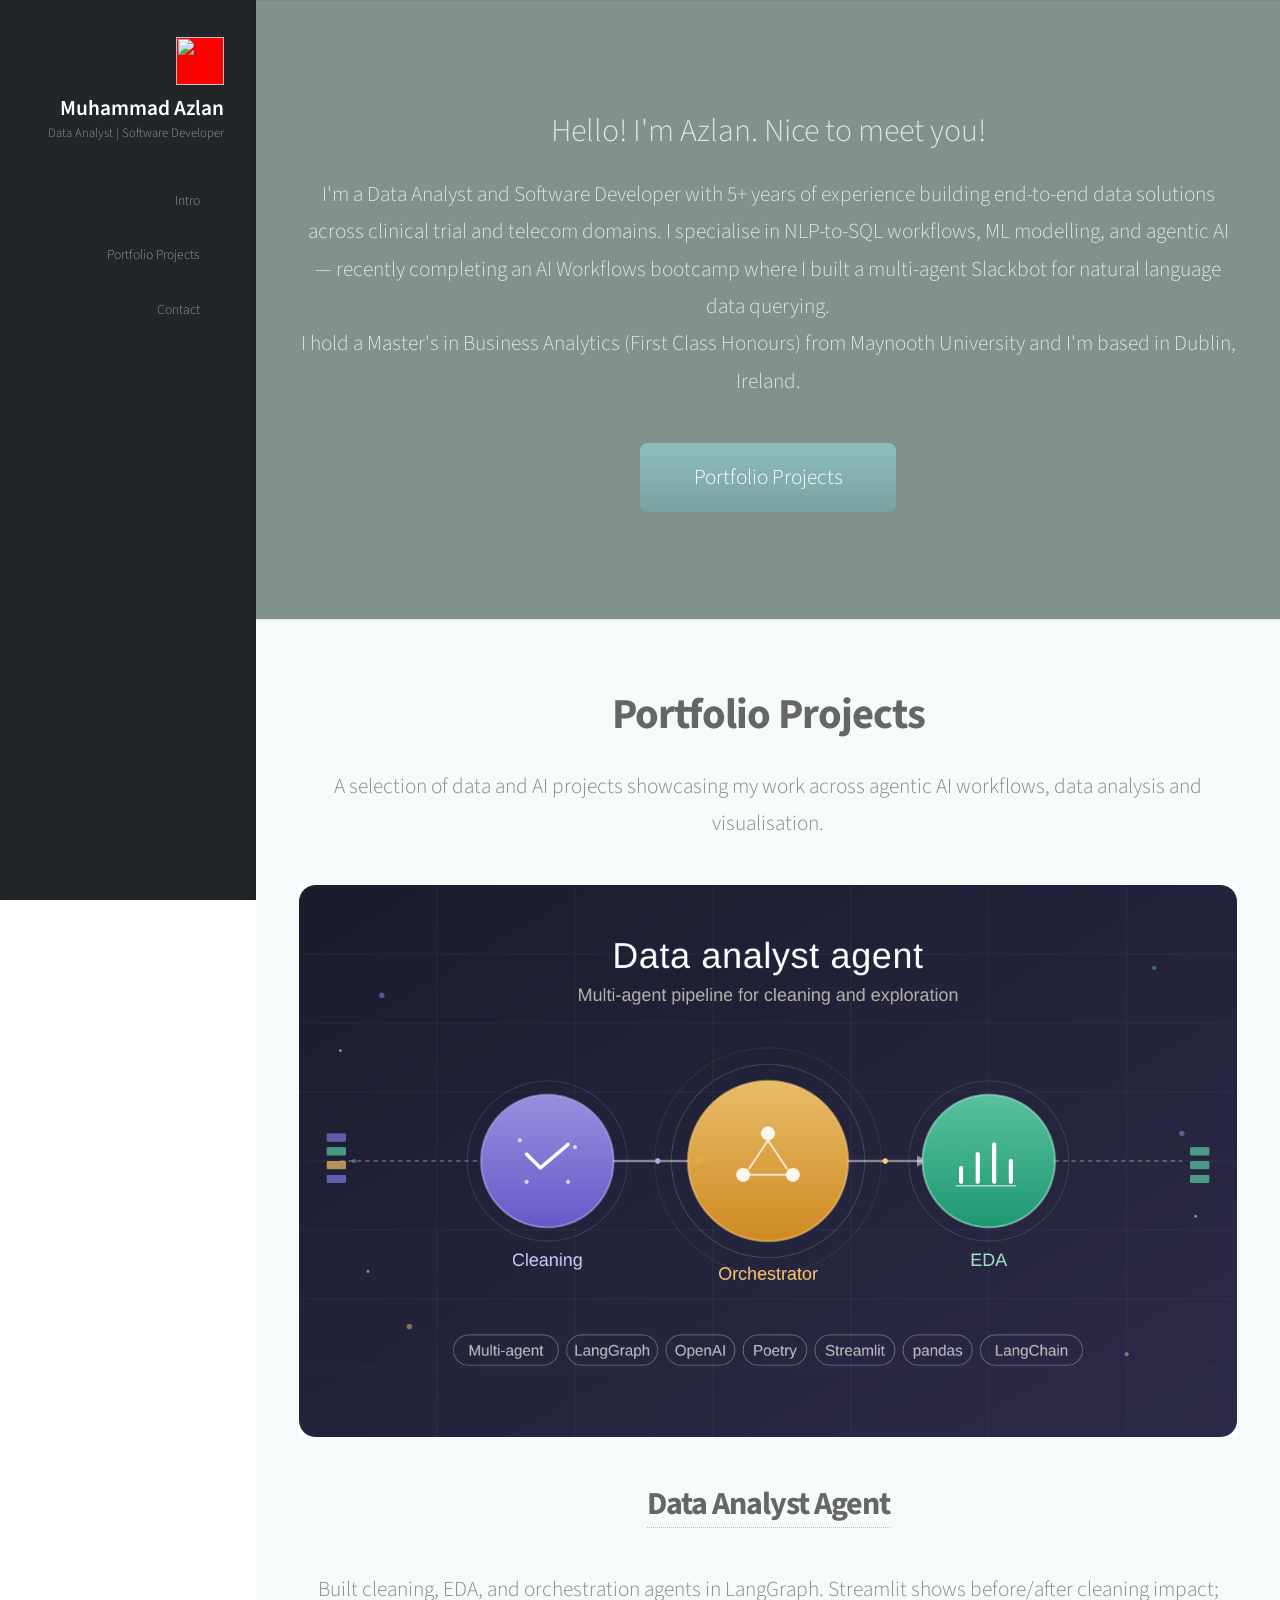
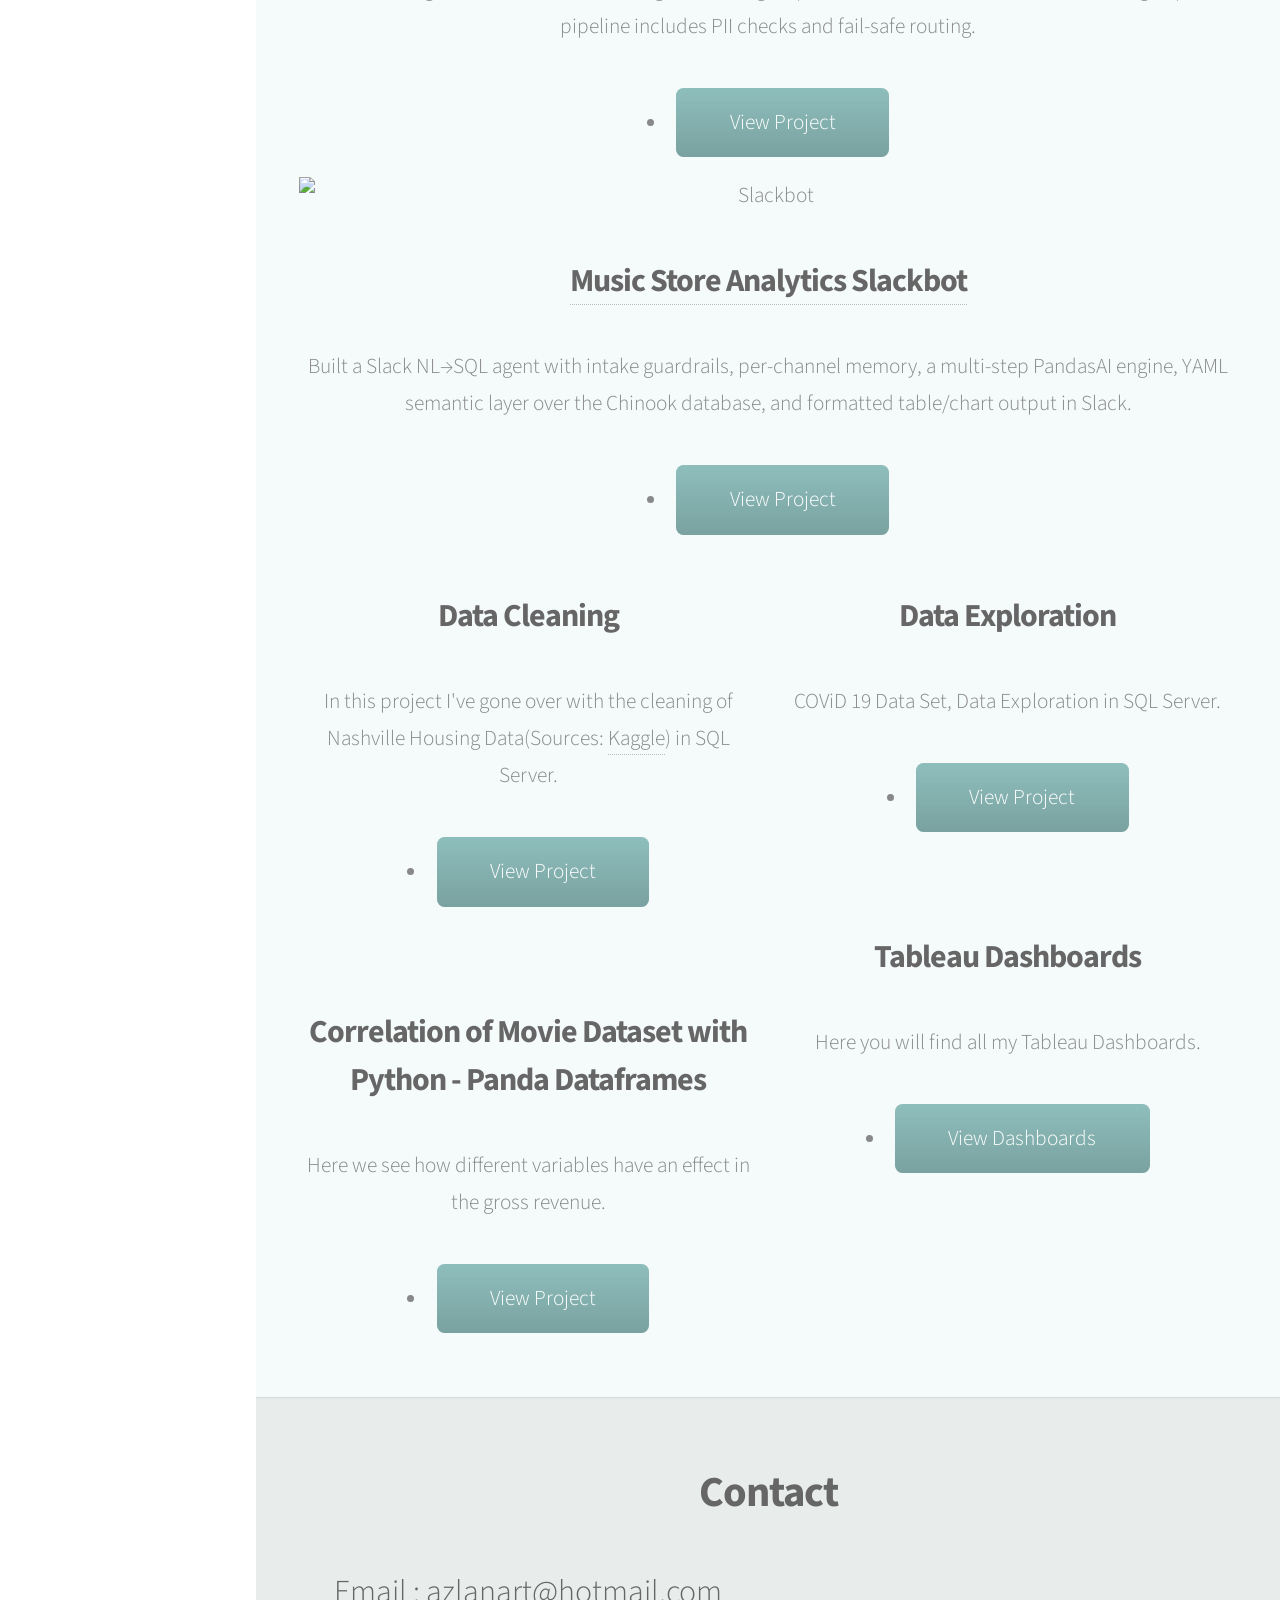
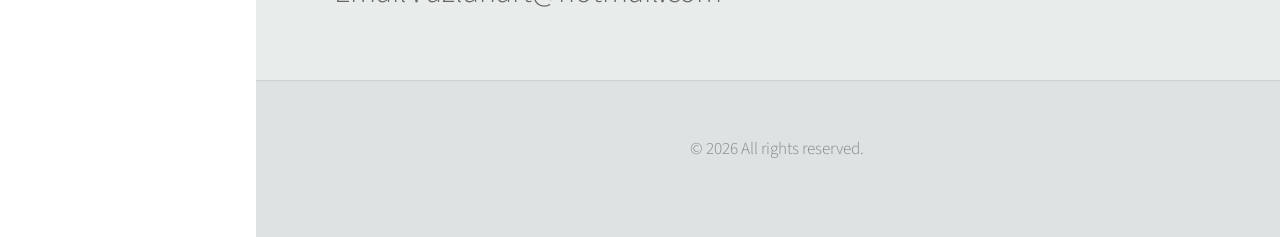
==== commit 939d0be7: "update index card" ====
--- a/index.html
+++ b/index.html
@@ -99,7 +99,7 @@
 										<header>
 											<h4><a href="slackbot.html">Music Store Analytics Slackbot</a></h4>
 										</header>
-										<p>Built a Slack NL→SQL agent with intake guardrails, per-channel memory, PandasAI engine (Planner/Orchestrator/Reasoner), YAML semantic layer for Chinook Database, and Slack output for tables and charts.</p>
+										<p>Built a Slack NL→SQL agent with intake guardrails, per-channel memory, a multi-step PandasAI engine, YAML semantic layer over the Chinook database, and formatted table/chart output in Slack.</p>
 										<li><a href="slackbot.html" class="button">View Project</a></li>
 									</article>
 								</div>
--- a/assets/css/project.css
+++ b/assets/css/project.css
@@ -187,6 +187,17 @@
 	background: #f5f7f9;
 	border-left: 3px solid #6cc644;
 	border-radius: 0 4px 4px 0;
+}
+
+.project-tech-stack {
+	font-size: 1em;
+	line-height: 1.8;
+	margin: 0.5em 0 0 0;
+	padding: 1em 1.25em;
+	background: #f5f7f9;
+	border-radius: 4px;
+	color: #333;
+	text-align: left;
 }
 
 .project-eda-details {
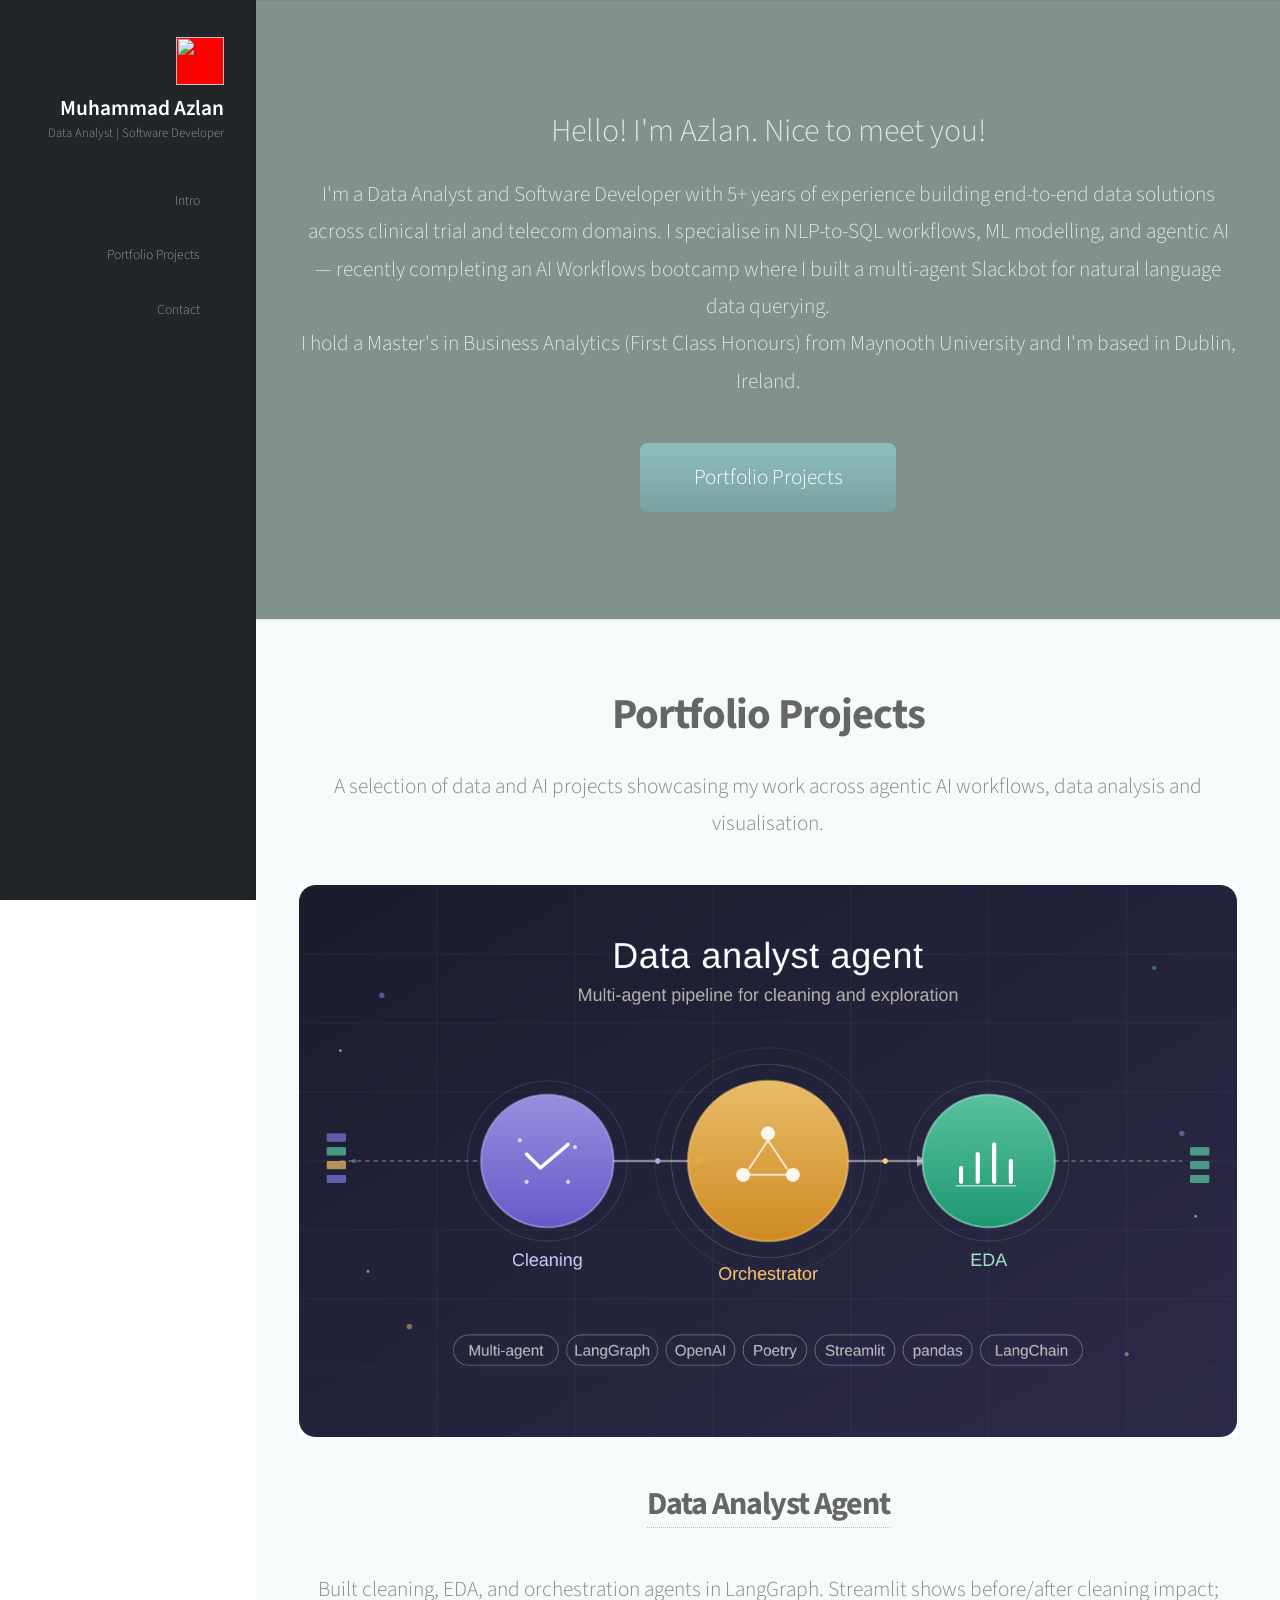
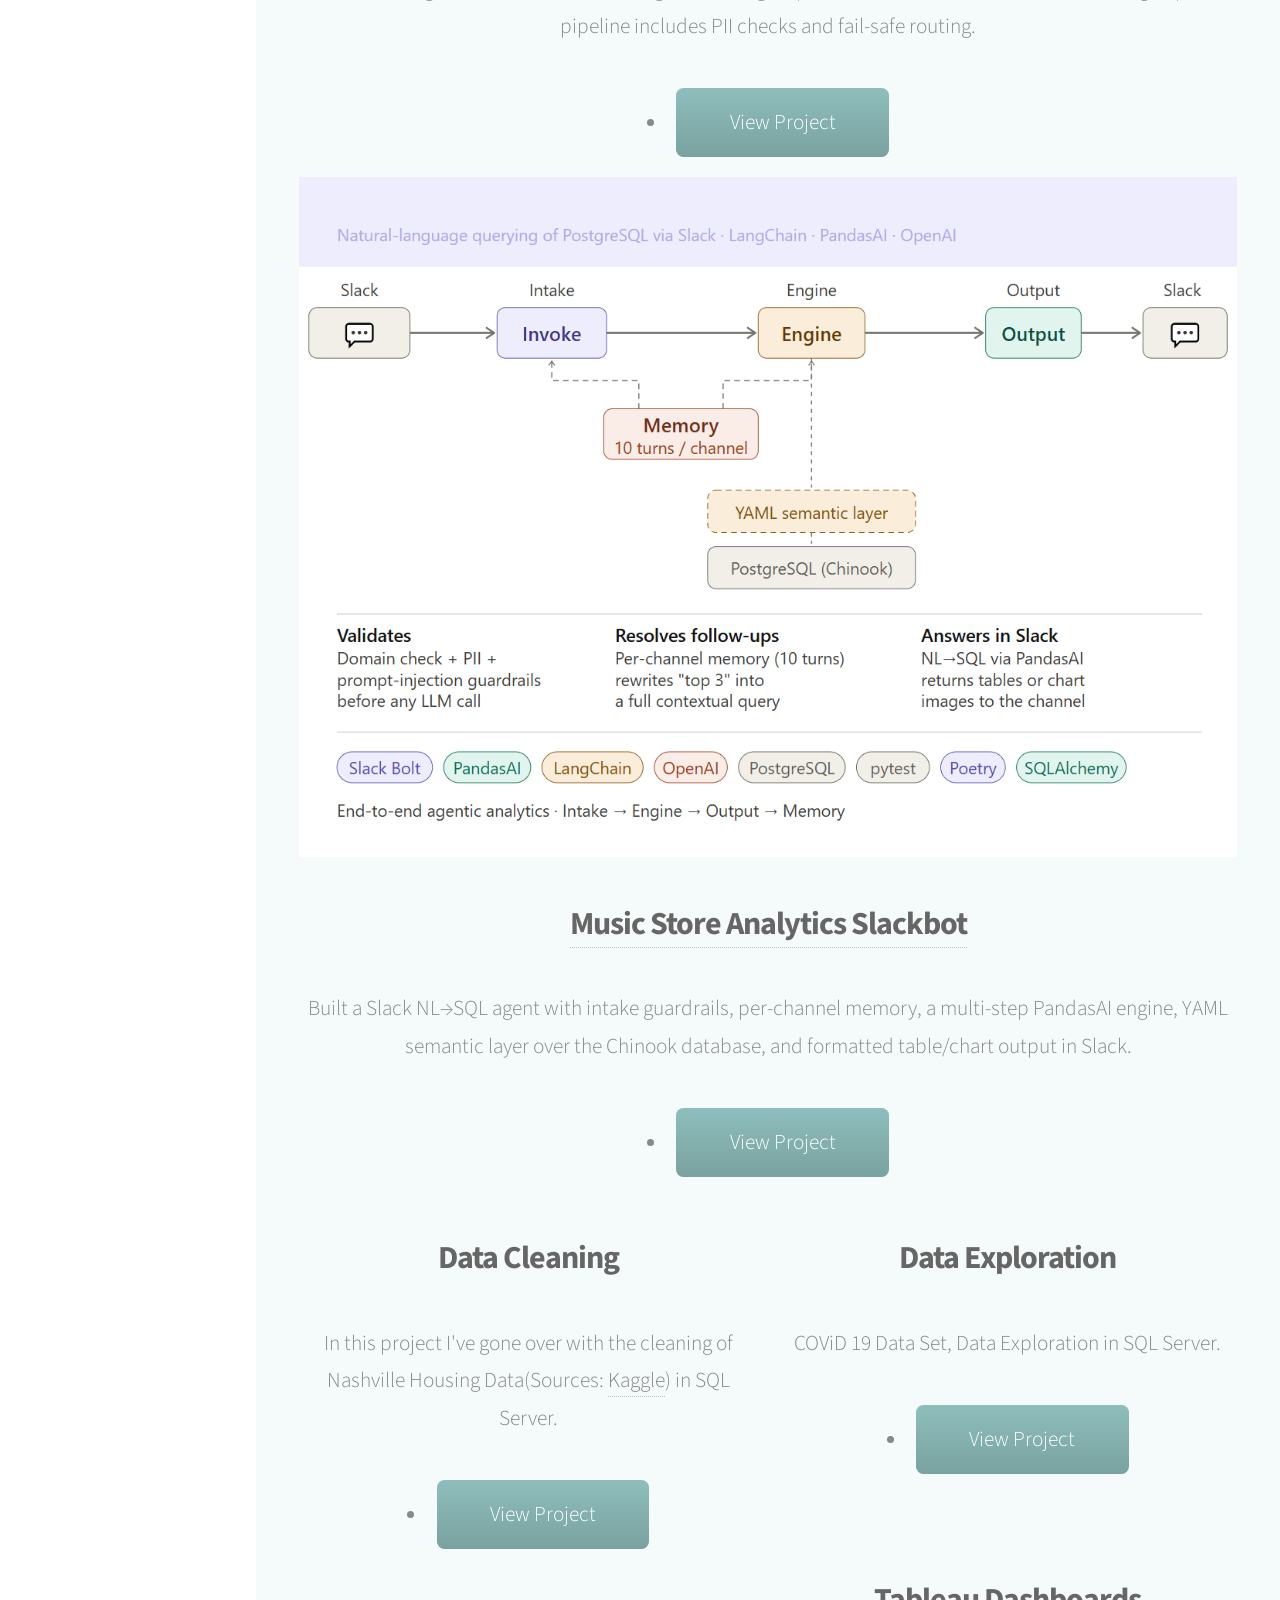
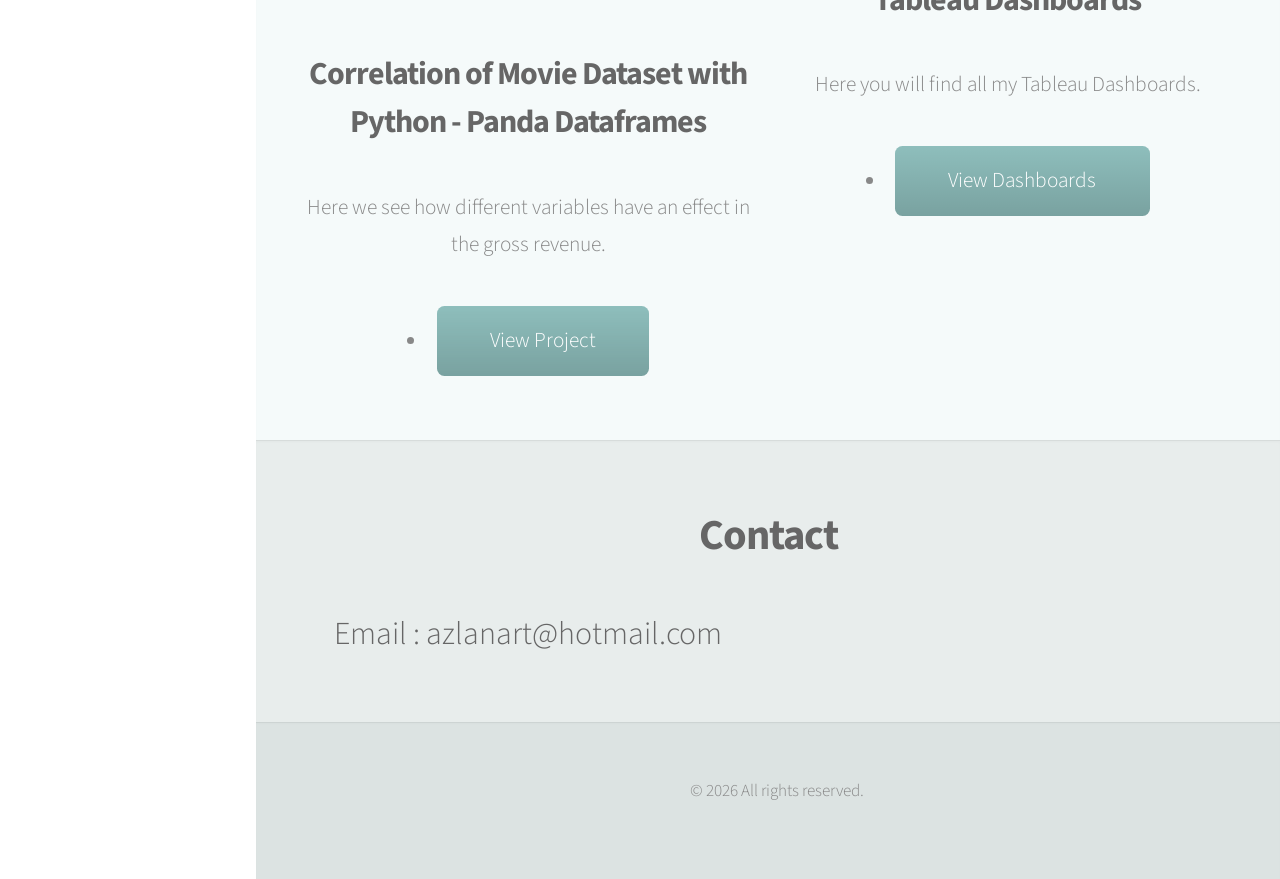
==== commit 1d54529d: "updating screenshots" ====
--- a/index.html
+++ b/index.html
@@ -95,7 +95,7 @@
 								</div>
 								<div class="col-12">
 									<article class="post featured">
-										<a href="slackbot.html" class="image featured"><img src="images/slackbot_cover.png" alt="Slackbot" /></a>
+										<a href="slackbot.html" class="image featured"><img src="images/slackbot_cover.PNG" alt="Slackbot" /></a>
 										<header>
 											<h4><a href="slackbot.html">Music Store Analytics Slackbot</a></h4>
 										</header>
